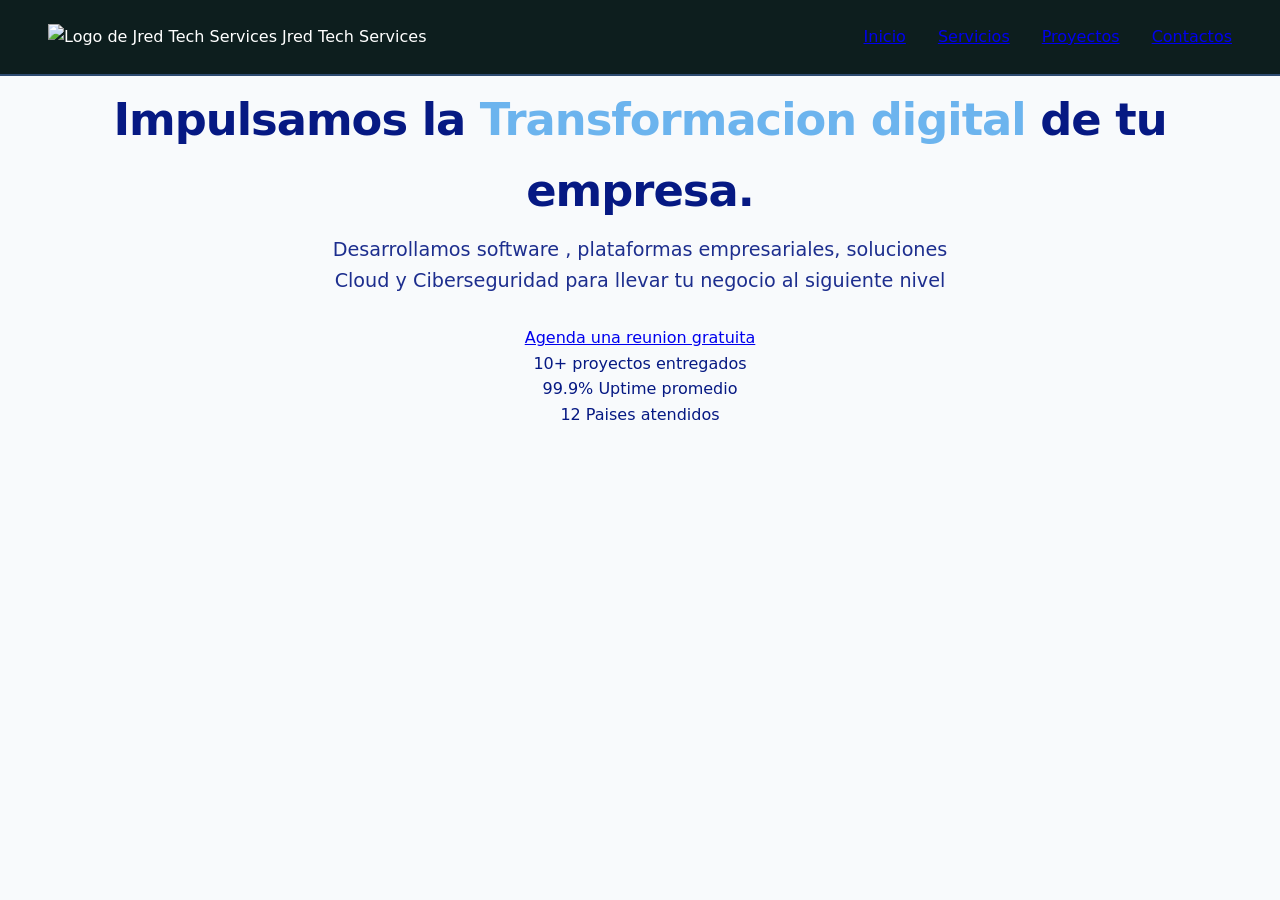
==== index.html @ 31762d8f "iniciando el header and the home page" ====
<!DOCTYPE html>
<html lang="es">
<head>
    <meta charset="UTF-8">
    <meta name="viewport" content="width=device-width, initial-scale=1.0">
    <title>Jred Tech Services</title>
    <link rel="stylesheet" href="style.css">
</head>

<body>

    <nav class="header">
        <div class="contenedor">
            <div class="logo"> <img src="img/logo.png" alt="Logo de Jred Tech Services"> Jred Tech Services</div>
            <ul class="menu">
                <li><a href="#"> Inicio</a></li>
                <li><a href="#"> Servicios</a></li>
                <li><a href="#"> Proyectos</a></li>
                <li><a href="#"> Contactos</a></li>
            </ul>
        </div> 
    </nav>

    <seccion class="home">
        <div class="contenedor">
            <h1>Impulsamos la <span>Transformacion digital</span> de tu empresa.</h1>
            <p>Desarrollamos software , plataformas empresariales, soluciones Cloud y Ciberseguridad para llevar tu negocio al siguiente nivel</p>
            <a href="#" class="btn-contacto"> Agenda una reunion gratuita</a>

            <div class="home-statt">
                <div class="s-item"><span class="s-number">10+</span><span class="s-label"> proyectos entregados</span></div>
                <div class="s-item"><span class="s-number">99.9%</span><span class="s-label"> Uptime promedio</span></div>
                <div class="s-item"><span class="s-number">12</span><span class="s-label"> Paises atendidos</span></div>
            </div>

        </div>

    </seccion>


</body>



</html>
---- style.css ----
* {
    margin: 0;
    padding: 0;
    box-sizing: border-box;

}

body {
    font-family: system-ui, -apple-system, BlinkMacSystemFont, 'Segoe UI', Roboto, Oxygen, Ubuntu, Cantarell, 'Open Sans', 'Helvetica Neue', sans-serif;
    background-color: #f8fafc;
    color: #0b1a2e;
    line-height: 1.6;
}

.contenedor {
    max-width: 1200px;
    margin: 0 auto;
    padding: 0.5rem;
}   

.header {
    background-color: rgb(13, 30, 30);
    color: white;
    padding: 1rem 0;
    border-bottom: 2px solid #2d4b71;
}

.header .contenedor {
    display: flex;
    justify-content: space-between;
    align-items: center;
    flex-wrap: wrap;
}

.menu {
    display: flex;
    gap: 2rem;
    list-style: none;

}

menu a {
    color: #e2e8f0;
    text-decoration: none;
    font-weight: 500;
    font-size: 1rem;

}
.menu a:hover{
    color: #6cb4ee;

}

.home {
    background: linear-gradient(150deg, #0b1a2e 0%, #1a334d 100%);
    color: rgb(6, 25, 131);
    padding: 3.5rem 0 4rem;
    text-align: center;
    border-bottom: 4px solid #2d4b71;

}

.home h1 {
    font-size: 2.8rem;
    font-weight: 800;
    letter-spacing: -1px;
    margin-bottom: 0.5rem;
}
.home h1 span {
    color: #6cb4ee;
}

.home p {
    font-size: 1.2rem;
    opacity: 0.9;
    max-width: 650px;
    margin: 0.5rem auto 1.8rem;

}
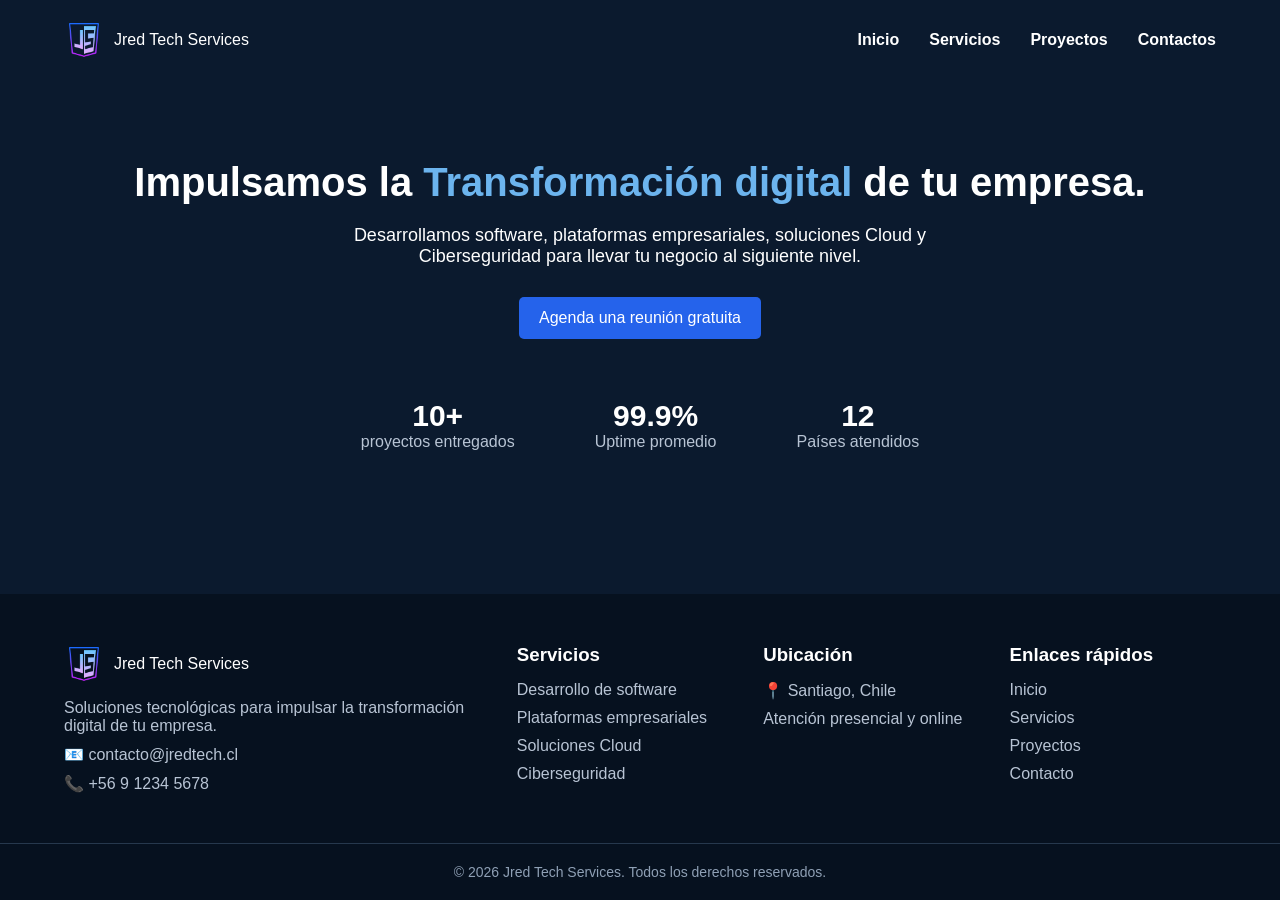
==== commit 41833ba4: "avance en pagina principal Home. html y css" ====
--- a/index.html
+++ b/index.html
@@ -1,5 +1,6 @@
 <!DOCTYPE html>
 <html lang="es">
+
 <head>
     <meta charset="UTF-8">
     <meta name="viewport" content="width=device-width, initial-scale=1.0">
@@ -9,40 +10,155 @@
 
 <body>
 
-    <nav class="header">
+    <header class="header">
         <div class="contenedor">
-            <div class="logo"> <img src="img/logo.png" alt="Logo de Jred Tech Services"> Jred Tech Services</div>
+
+            <div class="logo">
+                <img src="data/icon/logo.png" alt="Jred Tech Services">
+                <span>Jred Tech Services</span>
+            </div>
+
             <ul class="menu">
-                <li><a href="#"> Inicio</a></li>
-                <li><a href="#"> Servicios</a></li>
-                <li><a href="#"> Proyectos</a></li>
-                <li><a href="#"> Contactos</a></li>
+                <li><a href="#">Inicio</a></li>
+                <li><a href="#">Servicios</a></li>
+                <li><a href="#">Proyectos</a></li>
+                <li><a href="#">Contactos</a></li>
             </ul>
-        </div> 
-    </nav>
 
-    <seccion class="home">
+        </div>
+    </header>
+
+
+    <main class="home">
+
         <div class="contenedor">
-            <h1>Impulsamos la <span>Transformacion digital</span> de tu empresa.</h1>
-            <p>Desarrollamos software , plataformas empresariales, soluciones Cloud y Ciberseguridad para llevar tu negocio al siguiente nivel</p>
-            <a href="#" class="btn-contacto"> Agenda una reunion gratuita</a>
+
+            <h1>
+                Impulsamos la
+                <span>Transformación digital</span>
+                de tu empresa.
+            </h1>
+
+            <p>
+                Desarrollamos software, plataformas empresariales,
+                soluciones Cloud y Ciberseguridad para llevar tu
+                negocio al siguiente nivel.
+            </p>
+
+            <a href="#" class="btn-contacto">
+                Agenda una reunión gratuita
+            </a>
+
 
             <div class="home-statt">
-                <div class="s-item"><span class="s-number">10+</span><span class="s-label"> proyectos entregados</span></div>
-                <div class="s-item"><span class="s-number">99.9%</span><span class="s-label"> Uptime promedio</span></div>
-                <div class="s-item"><span class="s-number">12</span><span class="s-label"> Paises atendidos</span></div>
+
+                <div class="s-item">
+                    <span class="s-number">10+</span>
+                    <span class="s-label">proyectos entregados</span>
+                </div>
+
+                <div class="s-item">
+                    <span class="s-number">99.9%</span>
+                    <span class="s-label">Uptime promedio</span>
+                </div>
+
+                <div class="s-item">
+                    <span class="s-number">12</span>
+                    <span class="s-label">Países atendidos</span>
+                </div>
+
             </div>
 
         </div>
 
-    </seccion>
+    </main>
 
+
+
+
+
+
+
+
+
+
+    <footer class="footer">
+
+    <div class="contenedor footer-contenido">
+
+        <!-- Información de contacto -->
+        <div class="footer-columna">
+
+            <div class="logo">
+                <img src="data/icon/logo.png" alt="Logo de Jred Tech Services">
+                <span>Jred Tech Services</span>
+            </div>
+
+            <p>
+                Soluciones tecnológicas para impulsar
+                la transformación digital de tu empresa.
+            </p>
+
+            <p>📧 contacto@jredtech.cl</p>
+            <p>📞 +56 9 1234 5678</p>
+
+        </div>
+
+
+        <!-- Servicios -->
+        <div class="footer-columna">
+
+            <h3>Servicios</h3>
+
+            <ul>
+                <li><a href="#">Desarrollo de software</a></li>
+                <li><a href="#">Plataformas empresariales</a></li>
+                <li><a href="#">Soluciones Cloud</a></li>
+                <li><a href="#">Ciberseguridad</a></li>
+            </ul>
+
+        </div>
+
+
+        <!-- Ubicación -->
+        <div class="footer-columna">
+
+            <h3>Ubicación</h3>
+
+            <p>📍 Santiago, Chile</p>
+            <p>Atención presencial y online</p>
+
+        </div>
+
+
+        <div class="footer-columna">
+
+            <h3>Enlaces rápidos</h3>
+
+            <ul>
+                <li><a href="#">Inicio</a></li>
+                <li><a href="#">Servicios</a></li>
+                <li><a href="#">Proyectos</a></li>
+                <li><a href="#">Contacto</a></li>
+            </ul>
+
+        </div>
+
+    </div>
+
+
+    <!-- Copyright -->
+    <div class="footer-bottom">
+
+        <p>
+            © 2026 Jred Tech Services. Todos los derechos reservados.
+        </p>
+
+    </div>
+
+</footer>
 
 </body>
 
-
-
-</html>
-            
-            
+</html>  
             
--- a/style.css
+++ b/style.css
@@ -2,79 +2,204 @@
     margin: 0;
     padding: 0;
     box-sizing: border-box;
-
 }
 
 body {
-    font-family: system-ui, -apple-system, BlinkMacSystemFont, 'Segoe UI', Roboto, Oxygen, Ubuntu, Cantarell, 'Open Sans', 'Helvetica Neue', sans-serif;
-    background-color: #f8fafc;
-    color: #0b1a2e;
-    line-height: 1.6;
-}
+    font-family: Arial, sans-serif;
+    background-color: #f5f5f5;
+    color: #222;
+
+    min-height: 100vh;
+
+    display: flex;
+    flex-direction: column;
+}
+
+.home {
+    background-color: #0b1a2e;
+    color: white;
+
+    padding: 80px 0;
+
+    text-align: center;
+
+    flex: 1;
+}
+
 
 .contenedor {
+    width: 90%;
     max-width: 1200px;
     margin: 0 auto;
-    padding: 0.5rem;
-}   
+}
+
+
 
 .header {
-    background-color: rgb(13, 30, 30);
-    color: white;
-    padding: 1rem 0;
-    border-bottom: 2px solid #2d4b71;
+    background-color: #0b1a2e;
+    color: white;
+    padding: 20px 0;
 }
 
 .header .contenedor {
     display: flex;
     justify-content: space-between;
     align-items: center;
-    flex-wrap: wrap;
-}
+}
+
+
+.logo {
+    display: flex;
+    align-items: center;
+    gap: 10px;
+}
+
+.logo img {
+    width: 40px;
+}
+
 
 .menu {
     display: flex;
-    gap: 2rem;
+    gap: 30px;
     list-style: none;
-
-}
-
-menu a {
-    color: #e2e8f0;
+}
+
+.menu a {
+    color: white;
     text-decoration: none;
-    font-weight: 500;
-    font-size: 1rem;
-
-}
-.menu a:hover{
+    font-weight: bold;
+}
+
+.menu a:hover {
     color: #6cb4ee;
-
-}
+}
+
+
 
 .home {
-    background: linear-gradient(150deg, #0b1a2e 0%, #1a334d 100%);
-    color: rgb(6, 25, 131);
-    padding: 3.5rem 0 4rem;
+    background-color: #0b1a2e;
+    color: white;
+
+    padding: 80px 0;
+
     text-align: center;
-    border-bottom: 4px solid #2d4b71;
-
-}
+}
+
 
 .home h1 {
-    font-size: 2.8rem;
-    font-weight: 800;
-    letter-spacing: -1px;
-    margin-bottom: 0.5rem;
-}
+    font-size: 40px;
+    margin-bottom: 20px;
+}
+
 .home h1 span {
     color: #6cb4ee;
 }
 
 .home p {
-    font-size: 1.2rem;
-    opacity: 0.9;
     max-width: 650px;
-    margin: 0.5rem auto 1.8rem;
-
-}
-
+    margin: 0 auto 30px;
+
+    font-size: 18px;
+}
+
+.btn-contacto {
+    display: inline-block;
+
+    background-color: #2563eb;
+    color: white;
+
+    padding: 12px 20px;
+
+    text-decoration: none;
+    border-radius: 5px;
+}
+
+.btn-contacto:hover {
+    background-color: #1d4ed8;
+}
+
+
+.home-statt {
+    display: flex;
+    justify-content: center;
+
+    gap: 80px;
+
+    margin-top: 60px;
+}
+
+.s-item {
+    display: flex;
+    flex-direction: column;
+}
+
+.s-number {
+    font-size: 30px;
+    font-weight: bold;
+}
+
+.s-label {
+    color: #b8c4d4;
+}
+
+
+
+.footer {
+    background-color: #06111f;
+    color: white;
+    padding-top: 50px;
+}
+
+
+.footer-contenido {
+    display: grid;
+    grid-template-columns: 2fr 1fr 1fr 1fr;
+    gap: 40px;
+}
+
+
+.footer-columna h3 {
+    margin-bottom: 15px;
+}
+
+.footer-columna p {
+    color: #b8c4d4;
+    margin-bottom: 10px;
+}
+
+
+.footer-columna ul {
+    list-style: none;
+}
+
+.footer-columna li {
+    margin-bottom: 10px;
+}
+
+.footer-columna a {
+    color: #b8c4d4;
+    text-decoration: none;
+}
+
+.footer-columna a:hover {
+    color: #6cb4ee;
+}
+
+
+.footer .logo {
+    margin-bottom: 15px;
+}
+
+.footer-bottom {
+    margin-top: 40px;
+    padding: 20px 0;
+
+    text-align: center;
+
+    border-top: 1px solid #26384d;
+
+    color: #8fa0b5;
+    font-size: 14px;
+}
+
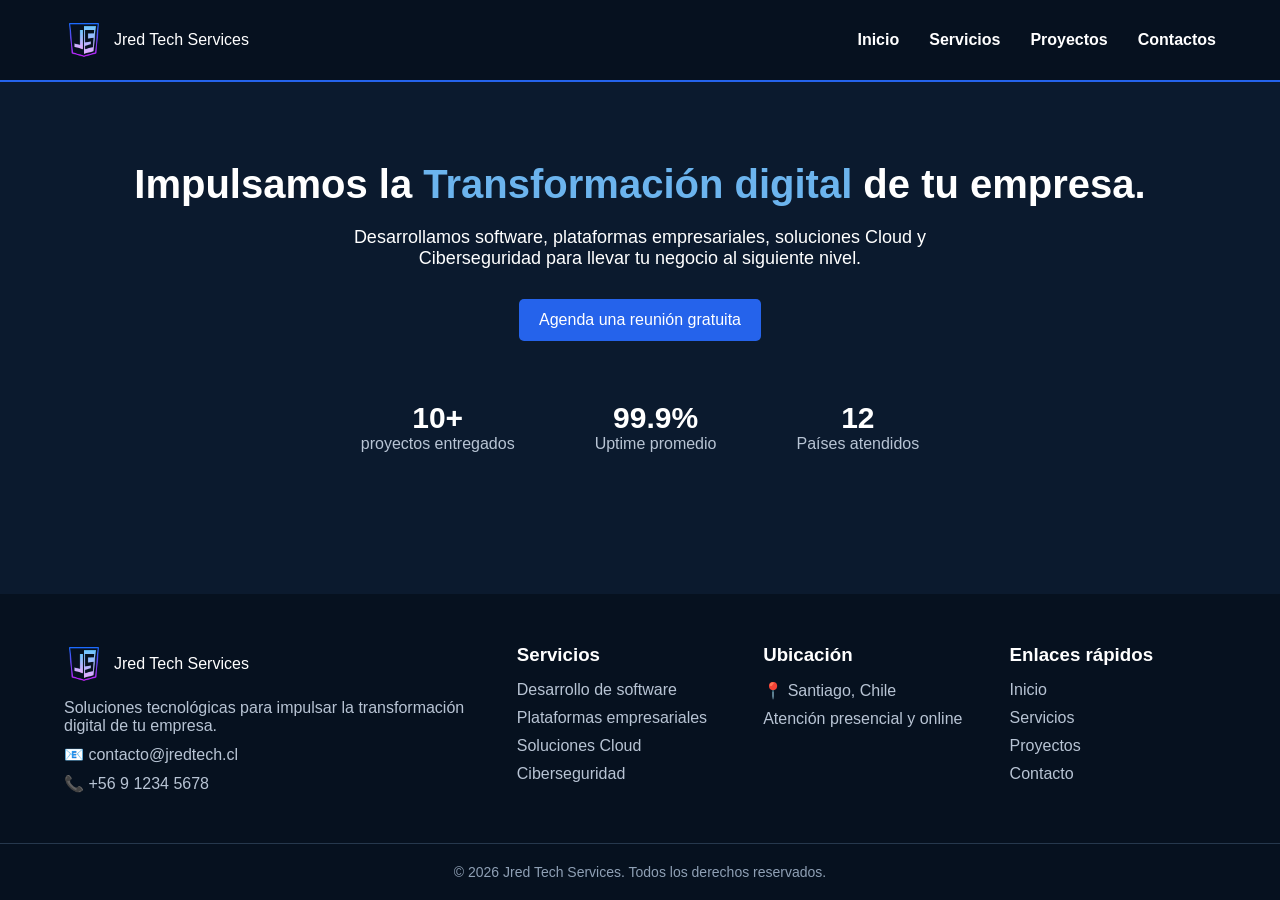
==== commit 6c5ebeb8: "comments" ====
--- a/index.html
+++ b/index.html
@@ -9,7 +9,7 @@
 </head>
 
 <body>
-
+    <!-- Encabezado -->
     <header class="header">
         <div class="contenedor">
 
@@ -28,7 +28,7 @@
         </div>
     </header>
 
-
+    <!-- Home -->
     <main class="home">
 
         <div class="contenedor">
@@ -44,12 +44,12 @@
                 soluciones Cloud y Ciberseguridad para llevar tu
                 negocio al siguiente nivel.
             </p>
-
+            <!-- boton  agendar reunion -->
             <a href="#" class="btn-contacto">
                 Agenda una reunión gratuita
             </a>
 
-
+            <!-- vista de los 3 estadisticas -->
             <div class="home-statt">
 
                 <div class="s-item">
@@ -73,15 +73,7 @@
 
     </main>
 
-
-
-
-
-
-
-
-
-
+<!-- Footer -->
     <footer class="footer">
 
     <div class="contenedor footer-contenido">
@@ -98,16 +90,14 @@
                 Soluciones tecnológicas para impulsar
                 la transformación digital de tu empresa.
             </p>
-
+                <!-- contacto -->
             <p>📧 contacto@jredtech.cl</p>
             <p>📞 +56 9 1234 5678</p>
 
         </div>
 
-
-        <!-- Servicios -->
         <div class="footer-columna">
-
+            <!-- servicios en footer -->
             <h3>Servicios</h3>
 
             <ul>
@@ -120,7 +110,7 @@
         </div>
 
 
-        <!-- Ubicación -->
+        <!-- Ubicación footer-->
         <div class="footer-columna">
 
             <h3>Ubicación</h3>
--- a/style.css
+++ b/style.css
@@ -36,9 +36,10 @@
 
 
 .header {
-    background-color: #0b1a2e;
+    background-color: #06111f;
     color: white;
     padding: 20px 0;
+    border-bottom: 2px solid #2563eb;
 }
 
 .header .contenedor {
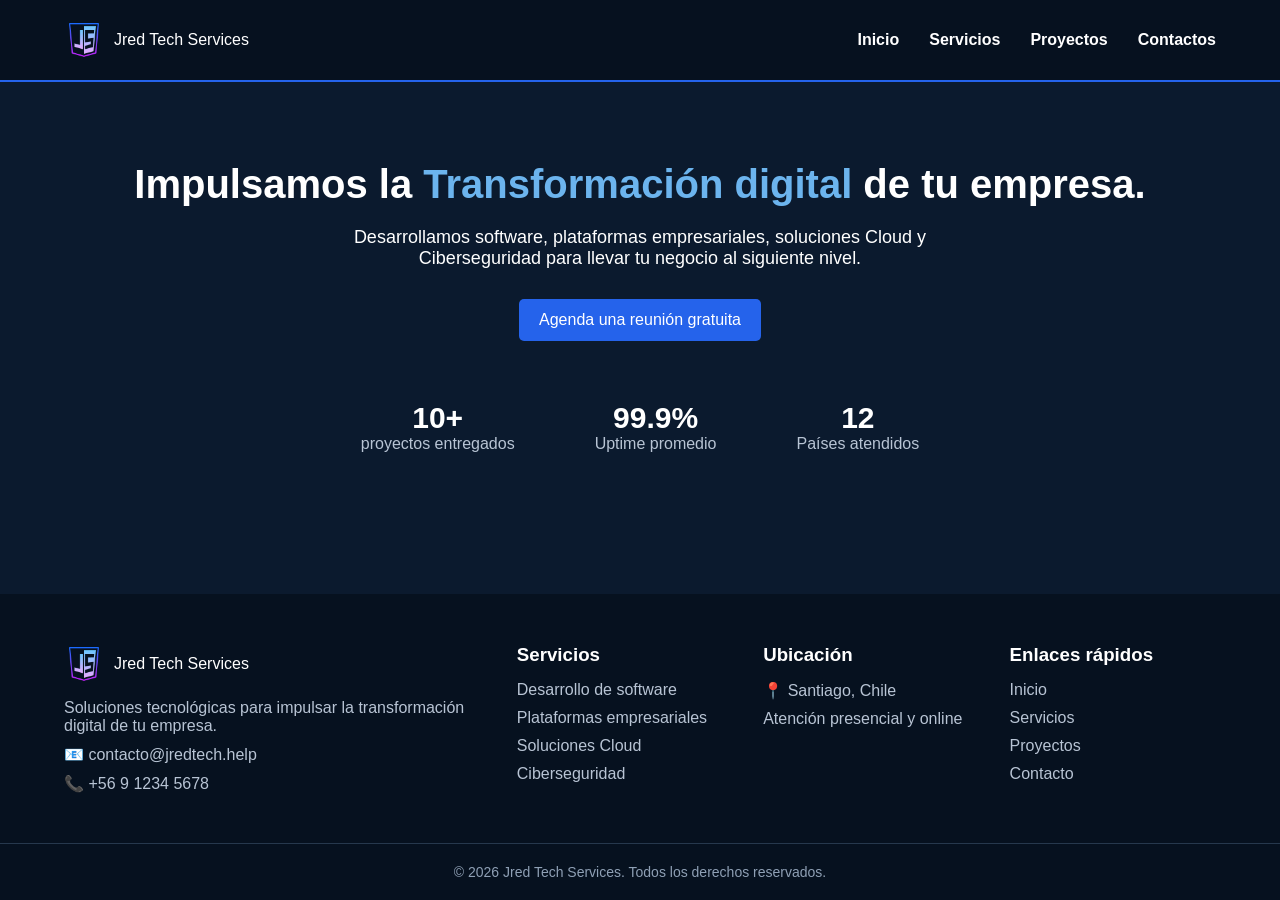
==== commit 483fe999: "ajuste simple" ====
--- a/index.html
+++ b/index.html
@@ -91,7 +91,7 @@
                 la transformación digital de tu empresa.
             </p>
                 <!-- contacto -->
-            <p>📧 contacto@jredtech.cl</p>
+            <p>📧 contacto@jredtech.help</p>
             <p>📞 +56 9 1234 5678</p>
 
         </div>
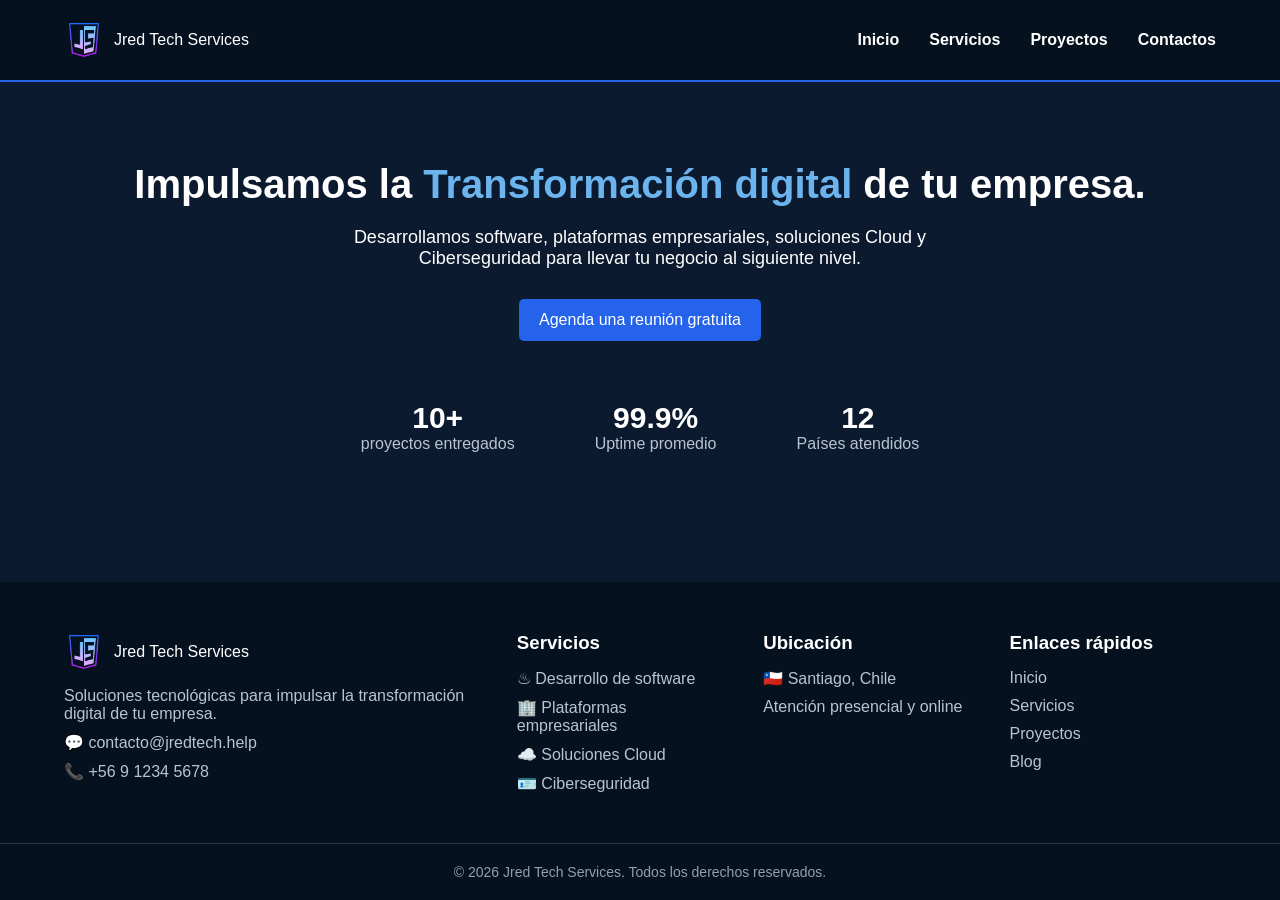
==== commit b8ba7a5c: "ajuste" ====
--- a/index.html
+++ b/index.html
@@ -91,7 +91,7 @@
                 la transformación digital de tu empresa.
             </p>
                 <!-- contacto -->
-            <p>📧 contacto@jredtech.help</p>
+            <p>💬 contacto@jredtech.help</p>
             <p>📞 +56 9 1234 5678</p>
 
         </div>
@@ -101,10 +101,10 @@
             <h3>Servicios</h3>
 
             <ul>
-                <li><a href="#">Desarrollo de software</a></li>
-                <li><a href="#">Plataformas empresariales</a></li>
-                <li><a href="#">Soluciones Cloud</a></li>
-                <li><a href="#">Ciberseguridad</a></li>
+                <li><a href="#">♨︎ Desarrollo de software</a></li>
+                <li><a href="#">🏢 Plataformas empresariales</a></li>
+                <li><a href="#">☁️ Soluciones Cloud</a></li>
+                <li><a href="#">🪪 Ciberseguridad</a></li>
             </ul>
 
         </div>
@@ -115,7 +115,7 @@
 
             <h3>Ubicación</h3>
 
-            <p>📍 Santiago, Chile</p>
+            <p>🇨🇱 Santiago, Chile</p>
             <p>Atención presencial y online</p>
 
         </div>
@@ -129,7 +129,7 @@
                 <li><a href="#">Inicio</a></li>
                 <li><a href="#">Servicios</a></li>
                 <li><a href="#">Proyectos</a></li>
-                <li><a href="#">Contacto</a></li>
+                <li><a href="#">Blog</a></li>
             </ul>
 
         </div>
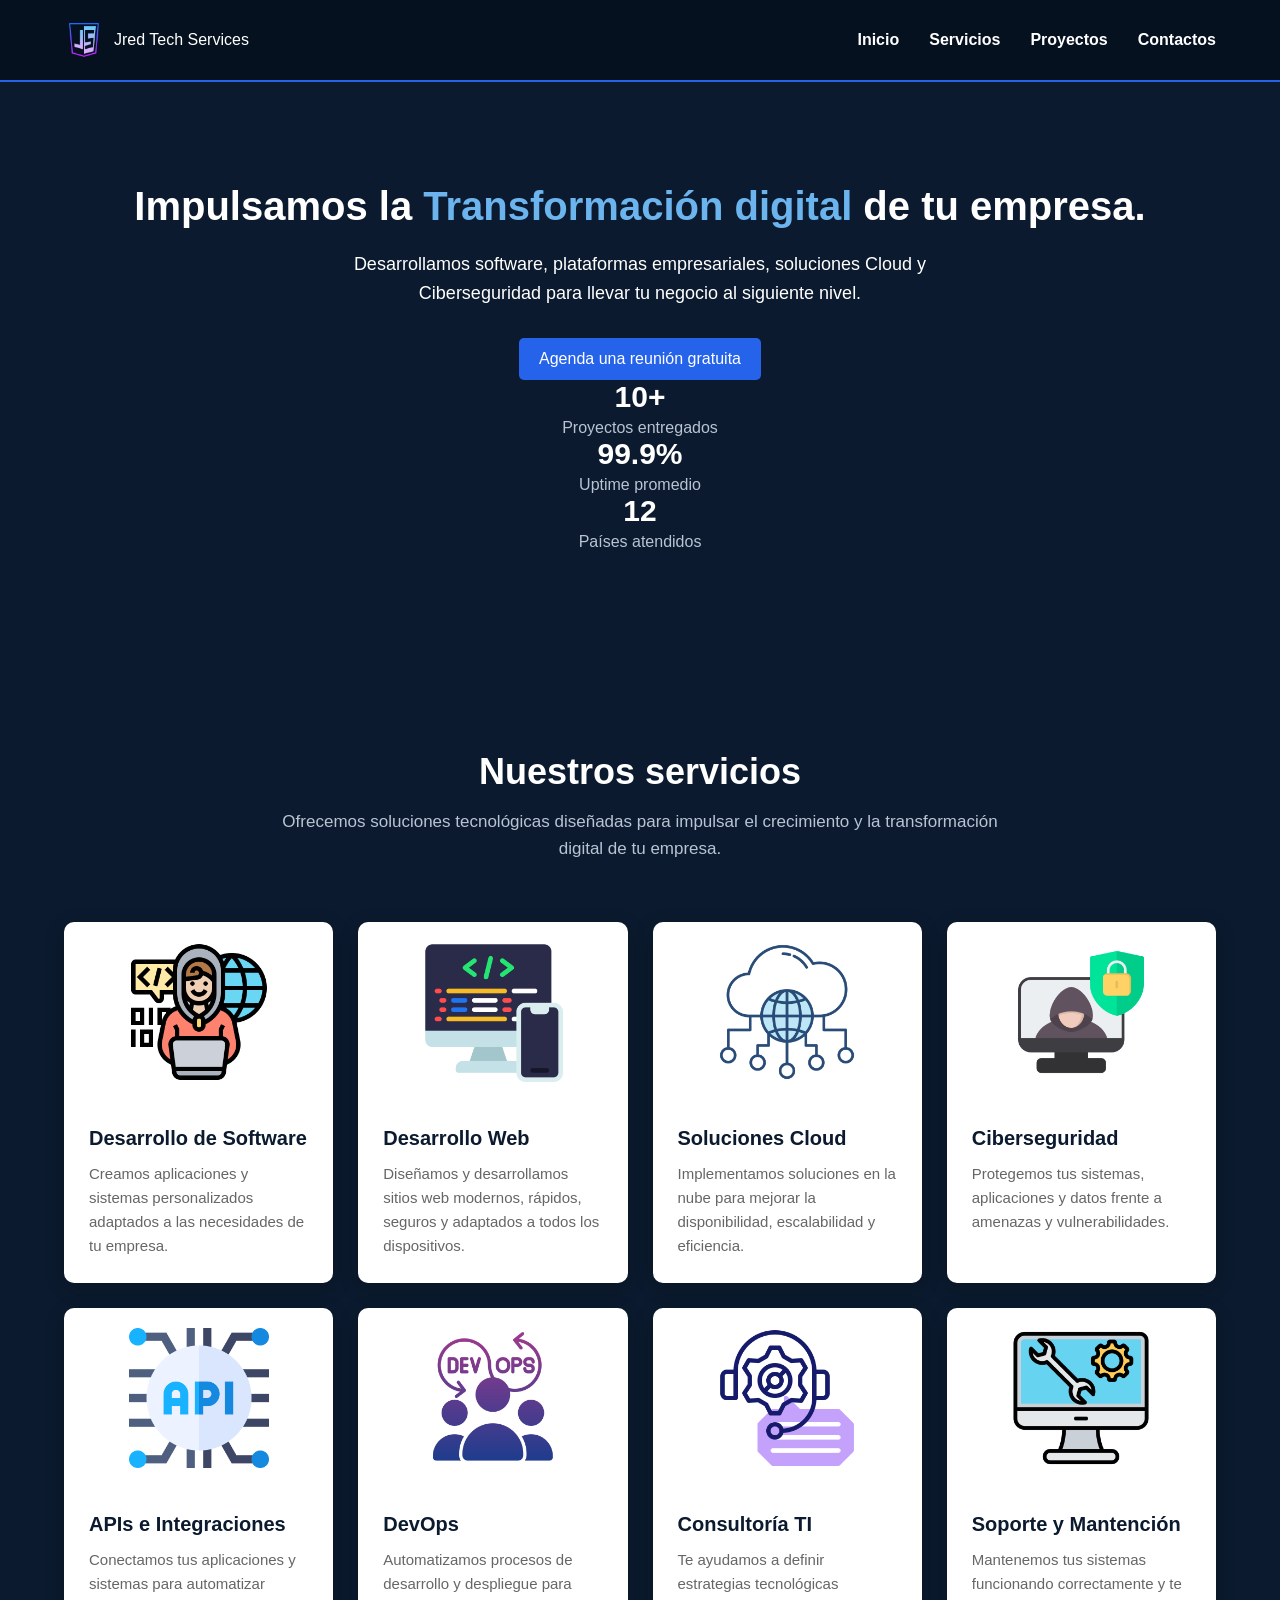
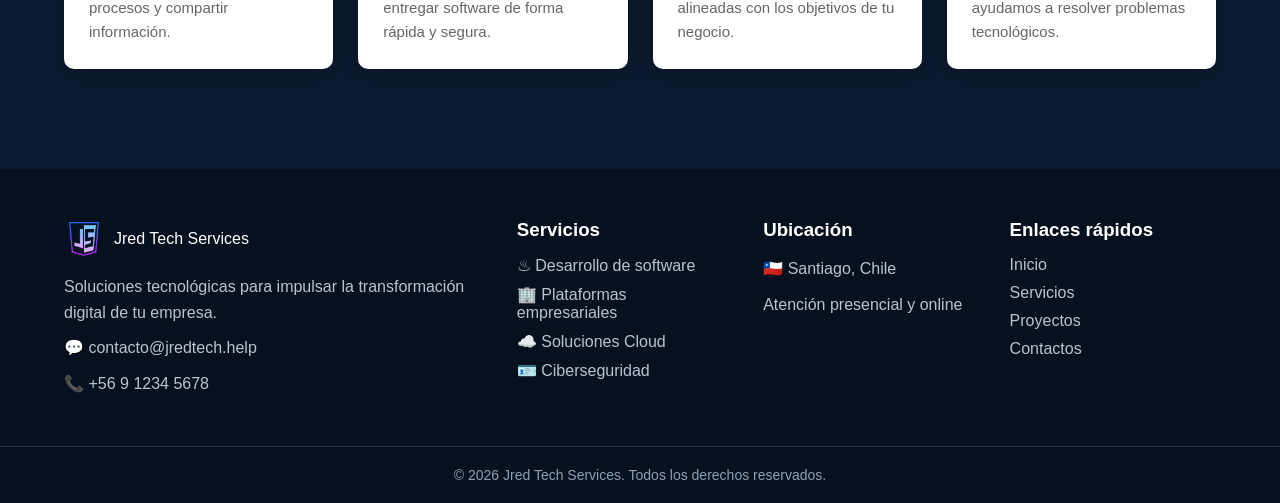
==== commit b02cbce9: "seccion "nuestros servicios"finalizado" ====
--- a/index.html
+++ b/index.html
@@ -19,57 +19,197 @@
             </div>
 
             <ul class="menu">
-                <li><a href="#">Inicio</a></li>
-                <li><a href="#">Servicios</a></li>
-                <li><a href="#">Proyectos</a></li>
-                <li><a href="#">Contactos</a></li>
+                <li><a href="index.html">Inicio</a></li>
+                <li><a href="servicio.html">Servicios</a></li>
+                <li><a href="proyecto.html">Proyectos</a></li>
+                <li><a href="contacto.html">Contactos</a></li>
             </ul>
 
         </div>
     </header>
 
-    <!-- Home -->
-    <main class="home">
-
-        <div class="contenedor">
-
-            <h1>
-                Impulsamos la
-                <span>Transformación digital</span>
+<!-- Home -->
+<main class="home">
+
+    <div class="contenedor">
+
+        <h1>
+            Impulsamos la
+            <span>Transformación digital</span>
+            de tu empresa.
+        </h1>
+
+        <p>
+            Desarrollamos software, plataformas empresariales,
+            soluciones Cloud y Ciberseguridad para llevar tu
+            negocio al siguiente nivel.
+        </p>
+
+        <a href="#" class="btn-contacto">
+            Agenda una reunión gratuita
+        </a>
+
+        <!-- Estadísticas -->
+        <div class="home-stat">
+
+            <div class="s-item">
+                <span class="s-number">10+</span>
+                <span class="s-label">Proyectos entregados</span>
+            </div>
+
+            <div class="s-item">
+                <span class="s-number">99.9%</span>
+                <span class="s-label">Uptime promedio</span>
+            </div>
+
+            <div class="s-item">
+                <span class="s-number">12</span>
+                <span class="s-label">Países atendidos</span>
+            </div>
+
+        </div>
+
+    </div>
+
+</main>
+
+
+<!-- Servicios -->
+<section class="servicios" id="servicios">
+
+    <div class="contenedor">
+
+        <div class="servicios-header">
+            <h2>Nuestros servicios</h2>
+
+            <p>
+                Ofrecemos soluciones tecnológicas diseñadas para
+                impulsar el crecimiento y la transformación digital
                 de tu empresa.
-            </h1>
-
-            <p>
-                Desarrollamos software, plataformas empresariales,
-                soluciones Cloud y Ciberseguridad para llevar tu
-                negocio al siguiente nivel.
             </p>
-            <!-- boton  agendar reunion -->
-            <a href="#" class="btn-contacto">
-                Agenda una reunión gratuita
-            </a>
-
-            <!-- vista de los 3 estadisticas -->
-            <div class="home-statt">
-
-                <div class="s-item">
-                    <span class="s-number">10+</span>
-                    <span class="s-label">proyectos entregados</span>
-                </div>
-
-                <div class="s-item">
-                    <span class="s-number">99.9%</span>
-                    <span class="s-label">Uptime promedio</span>
-                </div>
-
-                <div class="s-item">
-                    <span class="s-number">12</span>
-                    <span class="s-label">Países atendidos</span>
-                </div>
-
-            </div>
-
-        </div>
+        </div>
+
+
+        <!-- Cards -->
+        <div class="servicios-grid">
+
+            <article class="servicio-card">
+                <img src="data/icon/programacion.png" alt="Desarrollo de software">
+
+                <div class="servicio-content">
+                    <h3>Desarrollo de Software</h3>
+
+                    <p>
+                        Creamos aplicaciones y sistemas personalizados
+                        adaptados a las necesidades de tu empresa.
+                    </p>
+                </div>
+            </article>
+
+
+            <article class="servicio-card">
+                <img src="data/icon/desarrollo-movil.png" alt="Desarrollo web">
+
+                <div class="servicio-content">
+                    <h3>Desarrollo Web</h3>
+
+                    <p>
+                        Diseñamos y desarrollamos sitios web modernos,
+                        rápidos, seguros y adaptados a todos los dispositivos.
+                    </p>
+                </div>
+            </article>
+
+
+            <article class="servicio-card">
+                <img src="data/icon/red-en-la-nube.png" alt="Soluciones Cloud">
+
+                <div class="servicio-content">
+                    <h3>Soluciones Cloud</h3>
+
+                    <p>
+                        Implementamos soluciones en la nube para mejorar
+                        la disponibilidad, escalabilidad y eficiencia.
+                    </p>
+                </div>
+            </article>
+
+
+            <article class="servicio-card">
+                <img src="data/icon/ciberseguridad.png" alt="Ciberseguridad">
+
+                <div class="servicio-content">
+                    <h3>Ciberseguridad</h3>
+
+                    <p>
+                        Protegemos tus sistemas, aplicaciones y datos
+                        frente a amenazas y vulnerabilidades.
+                    </p>
+                </div>
+            </article>
+
+
+            <article class="servicio-card">
+                <img src="data/icon/api.png" alt="APIs e integración">
+
+                <div class="servicio-content">
+                    <h3>APIs e Integraciones</h3>
+
+                    <p>
+                        Conectamos tus aplicaciones y sistemas para
+                        automatizar procesos y compartir información.
+                    </p>
+                </div>
+            </article>
+
+
+            <article class="servicio-card">
+                <img src="data/icon/devops.png" alt="DevOps">
+
+                <div class="servicio-content">
+                    <h3>DevOps</h3>
+
+                    <p>
+                        Automatizamos procesos de desarrollo y despliegue
+                        para entregar software de forma rápida y segura.
+                    </p>
+                </div>
+            </article>
+
+
+            <article class="servicio-card">
+                <img src="data/icon/asesoria.png" alt="Consultoría tecnológica">
+
+                <div class="servicio-content">
+                    <h3>Consultoría TI</h3>
+
+                    <p>
+                        Te ayudamos a definir estrategias tecnológicas
+                        alineadas con los objetivos de tu negocio.
+                    </p>
+                </div>
+            </article>
+
+
+            <article class="servicio-card">
+                <img src="data/icon/soporte-de-ti.png" alt="Soporte tecnológico">
+
+                <div class="servicio-content">
+                    <h3>Soporte y Mantención</h3>
+
+                    <p>
+                        Mantenemos tus sistemas funcionando correctamente
+                        y te ayudamos a resolver problemas tecnológicos.
+                    </p>
+                </div>
+            </article>
+
+        </div>
+
+    </div>
+
+</section>
+
 
     </main>
 
@@ -96,6 +236,10 @@
 
         </div>
 
+
+
+
+
         <div class="footer-columna">
             <!-- servicios en footer -->
             <h3>Servicios</h3>
@@ -126,10 +270,10 @@
             <h3>Enlaces rápidos</h3>
 
             <ul>
-                <li><a href="#">Inicio</a></li>
-                <li><a href="#">Servicios</a></li>
-                <li><a href="#">Proyectos</a></li>
-                <li><a href="#">Blog</a></li>
+                <li><a href="index.html">Inicio</a></li>
+                <li><a href="servicio.html">Servicios</a></li>
+                <li><a href="proyecto.html">Proyectos</a></li>
+                <li><a href="contacto.html">Contactos</a></li>
             </ul>
 
         </div>
--- a/style.css
+++ b/style.css
@@ -1,9 +1,18 @@
+/* =========================
+   RESET
+========================= */
+
 * {
     margin: 0;
     padding: 0;
     box-sizing: border-box;
 }
 
+
+/* =========================
+   BODY
+========================= */
+
 body {
     font-family: Arial, sans-serif;
     background-color: #f5f5f5;
@@ -15,17 +24,10 @@
     flex-direction: column;
 }
 
-.home {
-    background-color: #0b1a2e;
-    color: white;
-
-    padding: 80px 0;
-
-    text-align: center;
-
-    flex: 1;
-}
-
+
+/* =========================
+   CONTENEDOR
+========================= */
 
 .contenedor {
     width: 90%;
@@ -34,11 +36,16 @@
 }
 
 
+/* =========================
+   HEADER
+========================= */
 
 .header {
     background-color: #06111f;
     color: white;
+
     padding: 20px 0;
+
     border-bottom: 2px solid #2563eb;
 }
 
@@ -49,6 +56,8 @@
 }
 
 
+/* LOGO */
+
 .logo {
     display: flex;
     align-items: center;
@@ -60,16 +69,23 @@
 }
 
 
+/* MENÚ */
+
 .menu {
     display: flex;
     gap: 30px;
+
     list-style: none;
 }
 
 .menu a {
     color: white;
+
     text-decoration: none;
+
     font-weight: bold;
+
+    transition: color 0.3s ease;
 }
 
 .menu a:hover {
@@ -77,20 +93,25 @@
 }
 
 
+/* =========================
+   HOME
+========================= */
 
 .home {
     background-color: #0b1a2e;
     color: white;
 
-    padding: 80px 0;
+    padding: 100px 0;
 
     text-align: center;
 }
-
 
 .home h1 {
     font-size: 40px;
+
     margin-bottom: 20px;
+
+    line-height: 1.2;
 }
 
 .home h1 span {
@@ -99,30 +120,51 @@
 
 .home p {
     max-width: 650px;
+
     margin: 0 auto 30px;
 
     font-size: 18px;
-}
+
+    line-height: 1.6;
+}
+
+
+/* =========================
+   BOTÓN CONTACTO
+========================= */
 
 .btn-contacto {
     display: inline-block;
 
     background-color: #2563eb;
+
     color: white;
 
     padding: 12px 20px;
 
     text-decoration: none;
+
     border-radius: 5px;
+
+    transition:
+        background-color 0.3s ease,
+        transform 0.3s ease;
 }
 
 .btn-contacto:hover {
     background-color: #1d4ed8;
-}
-
+
+    transform: translateY(-2px);
+}
+
+
+/* =========================
+   ESTADÍSTICAS
+========================= */
 
 .home-statt {
     display: flex;
+
     justify-content: center;
 
     gap: 80px;
@@ -132,33 +174,167 @@
 
 .s-item {
     display: flex;
+
     flex-direction: column;
 }
 
 .s-number {
     font-size: 30px;
+
     font-weight: bold;
 }
 
 .s-label {
     color: #b8c4d4;
-}
-
-
+
+    margin-top: 5px;
+}
+
+
+/* =========================
+   SERVICIOS
+========================= */
+
+.servicios {
+    background-color: #0b1a2e;
+
+    color: white;
+
+    padding: 100px 0;
+}
+
+
+/* CABECERA SERVICIOS */
+
+.servicios-header {
+    text-align: center;
+
+    max-width: 750px;
+
+    margin: 0 auto 60px;
+}
+
+.servicios-header h2 {
+    color: white;
+
+    font-size: 36px;
+
+    margin-bottom: 15px;
+}
+
+.servicios-header p {
+    color: #b8c4d4;
+
+    font-size: 17px;
+
+    line-height: 1.6;
+}
+
+
+/* =========================
+   GRID DE SERVICIOS
+========================= */
+
+.servicios-grid {
+    display: grid;
+
+    grid-template-columns: repeat(4, 1fr);
+
+    gap: 25px;
+}
+
+
+/* =========================
+   CARD
+========================= */
+
+.servicio-card {
+    background-color: white;
+
+    color: #222;
+
+    border-radius: 10px;
+
+    overflow: hidden;
+
+    box-shadow:
+        0 5px 20px rgba(0, 0, 0, 0.2);
+
+    transition:
+        transform 0.3s ease,
+        box-shadow 0.3s ease;
+}
+
+
+/* EFECTO HOVER */
+
+.servicio-card:hover {
+    transform: translateY(-8px);
+
+    box-shadow:
+        0 12px 30px rgba(0, 0, 0, 0.25);
+}
+
+
+/* =========================
+   IMAGEN CARD
+========================= */
+
+.servicio-card img {
+    width: 100%;
+    height: 180px;
+
+    object-fit: contain;
+
+    display: block;
+
+    padding: 20px;
+}
+
+/* =========================
+   CONTENIDO CARD
+========================= */
+
+.servicio-content {
+    padding: 25px;
+}
+
+.servicio-content h3 {
+    color: #0b1a2e;
+
+    font-size: 20px;
+
+    margin-bottom: 12px;
+}
+
+.servicio-content p {
+    color: #666;
+
+    font-size: 15px;
+
+    line-height: 1.6;
+}
+
+
+/* =========================
+   FOOTER
+========================= */
 
 .footer {
     background-color: #06111f;
-    color: white;
+
+    color: white;
+
     padding-top: 50px;
 }
-
 
 .footer-contenido {
     display: grid;
+
     grid-template-columns: 2fr 1fr 1fr 1fr;
+
     gap: 40px;
 }
-
 
 .footer-columna h3 {
     margin-bottom: 15px;
@@ -166,9 +342,11 @@
 
 .footer-columna p {
     color: #b8c4d4;
+
     margin-bottom: 10px;
-}
-
+
+    line-height: 1.6;
+}
 
 .footer-columna ul {
     list-style: none;
@@ -180,20 +358,28 @@
 
 .footer-columna a {
     color: #b8c4d4;
+
     text-decoration: none;
+
+    transition: color 0.3s ease;
 }
 
 .footer-columna a:hover {
     color: #6cb4ee;
 }
 
-
 .footer .logo {
     margin-bottom: 15px;
 }
 
+
+/* =========================
+   FOOTER BOTTOM
+========================= */
+
 .footer-bottom {
     margin-top: 40px;
+
     padding: 20px 0;
 
     text-align: center;
@@ -201,6 +387,108 @@
     border-top: 1px solid #26384d;
 
     color: #8fa0b5;
+
     font-size: 14px;
 }
 
+
+/* =========================
+   TABLET
+========================= */
+
+@media (max-width: 1000px) {
+
+    .servicios-grid {
+        grid-template-columns: repeat(2, 1fr);
+    }
+
+    .footer-contenido {
+        grid-template-columns: 1fr 1fr;
+    }
+
+}
+
+
+/* =========================
+   MÓVIL
+========================= */
+
+@media (max-width: 600px) {
+
+    /* HEADER */
+
+    .header .contenedor {
+        flex-direction: column;
+
+        gap: 20px;
+    }
+
+    .menu {
+        gap: 15px;
+
+        flex-wrap: wrap;
+
+        justify-content: center;
+    }
+
+
+    /* HOME */
+
+    .home {
+        padding: 70px 0;
+    }
+
+    .home h1 {
+        font-size: 32px;
+    }
+
+    .home p {
+        font-size: 16px;
+    }
+
+
+    /* ESTADÍSTICAS */
+
+    .home-statt {
+        flex-direction: column;
+
+        gap: 30px;
+
+        margin-top: 50px;
+    }
+
+
+    /* SERVICIOS */
+
+    .servicios {
+        padding: 70px 0;
+    }
+
+    .servicios-header {
+        margin-bottom: 40px;
+    }
+
+    .servicios-header h2 {
+        font-size: 30px;
+    }
+
+    .servicios-header p {
+        font-size: 16px;
+    }
+
+    .servicios-grid {
+        grid-template-columns: 1fr;
+
+        gap: 20px;
+    }
+
+
+    /* FOOTER */
+
+    .footer-contenido {
+        grid-template-columns: 1fr;
+
+        gap: 30px;
+    }
+
+}
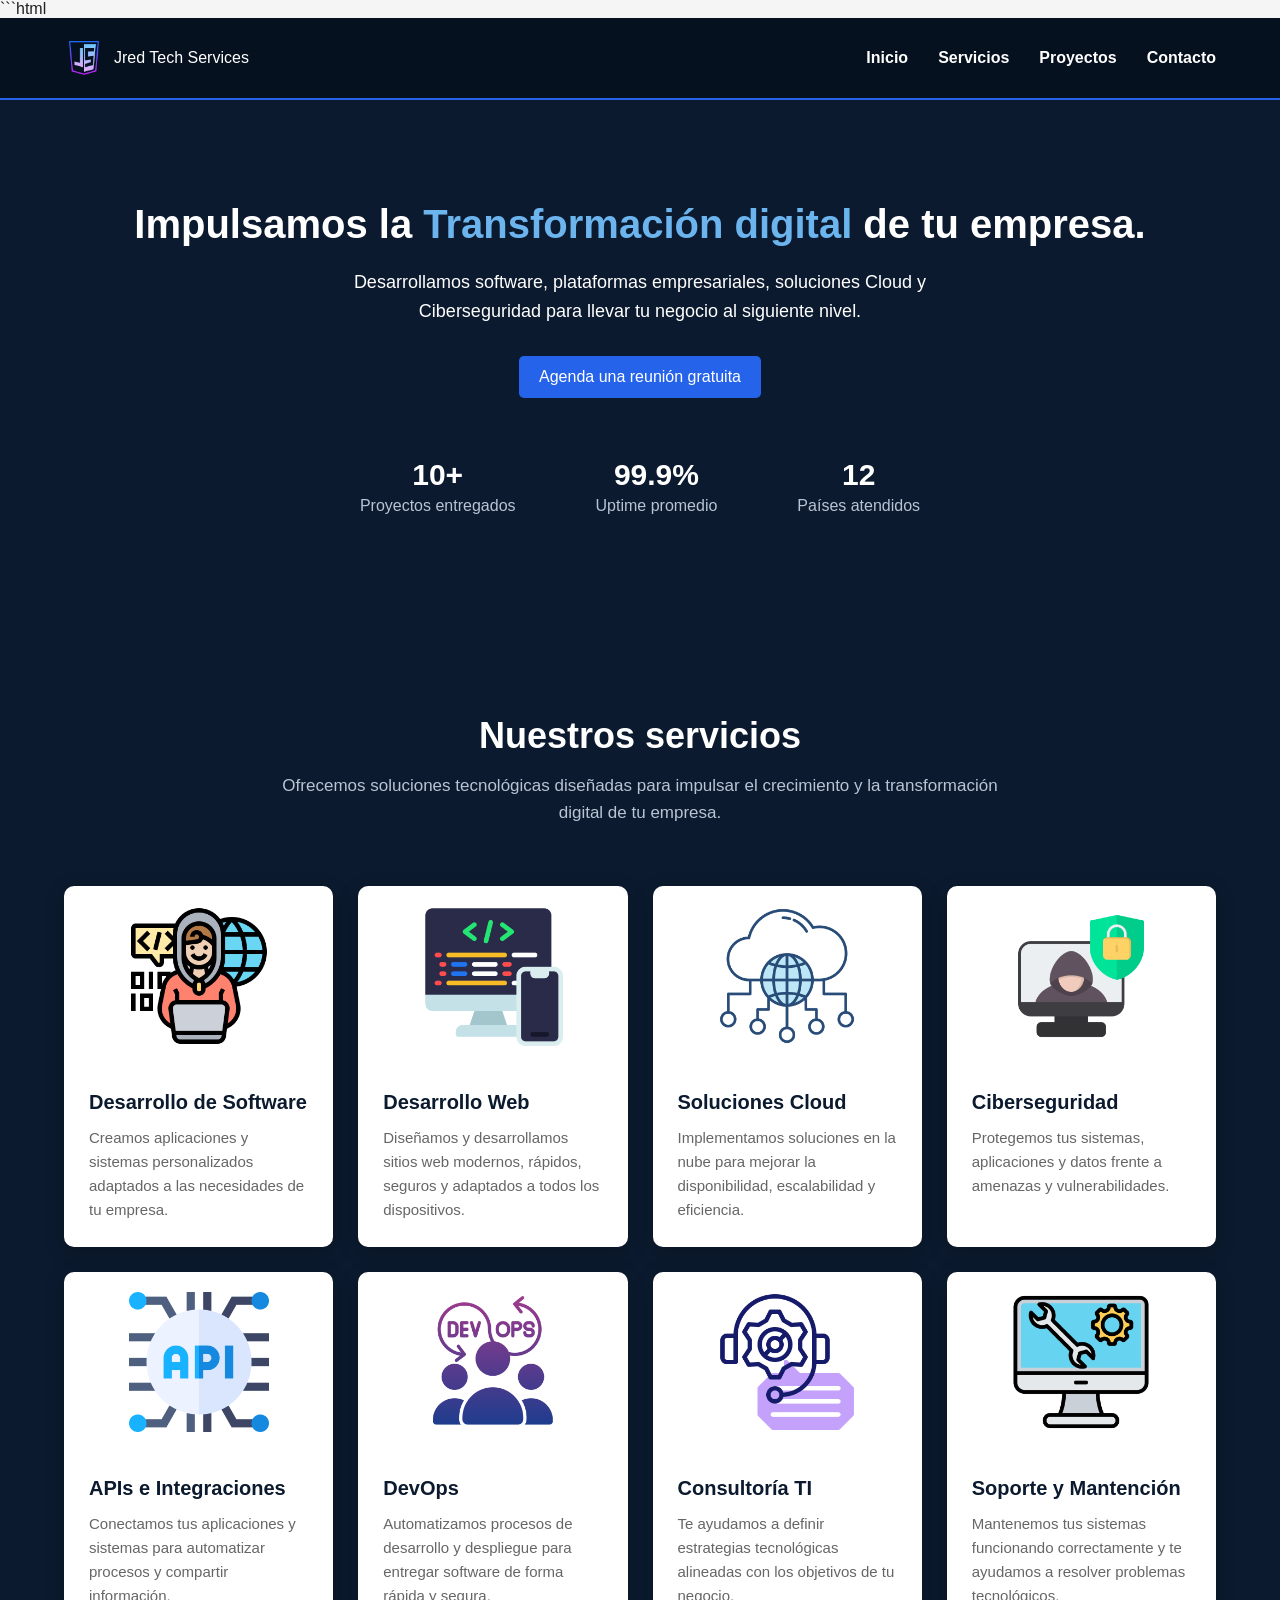
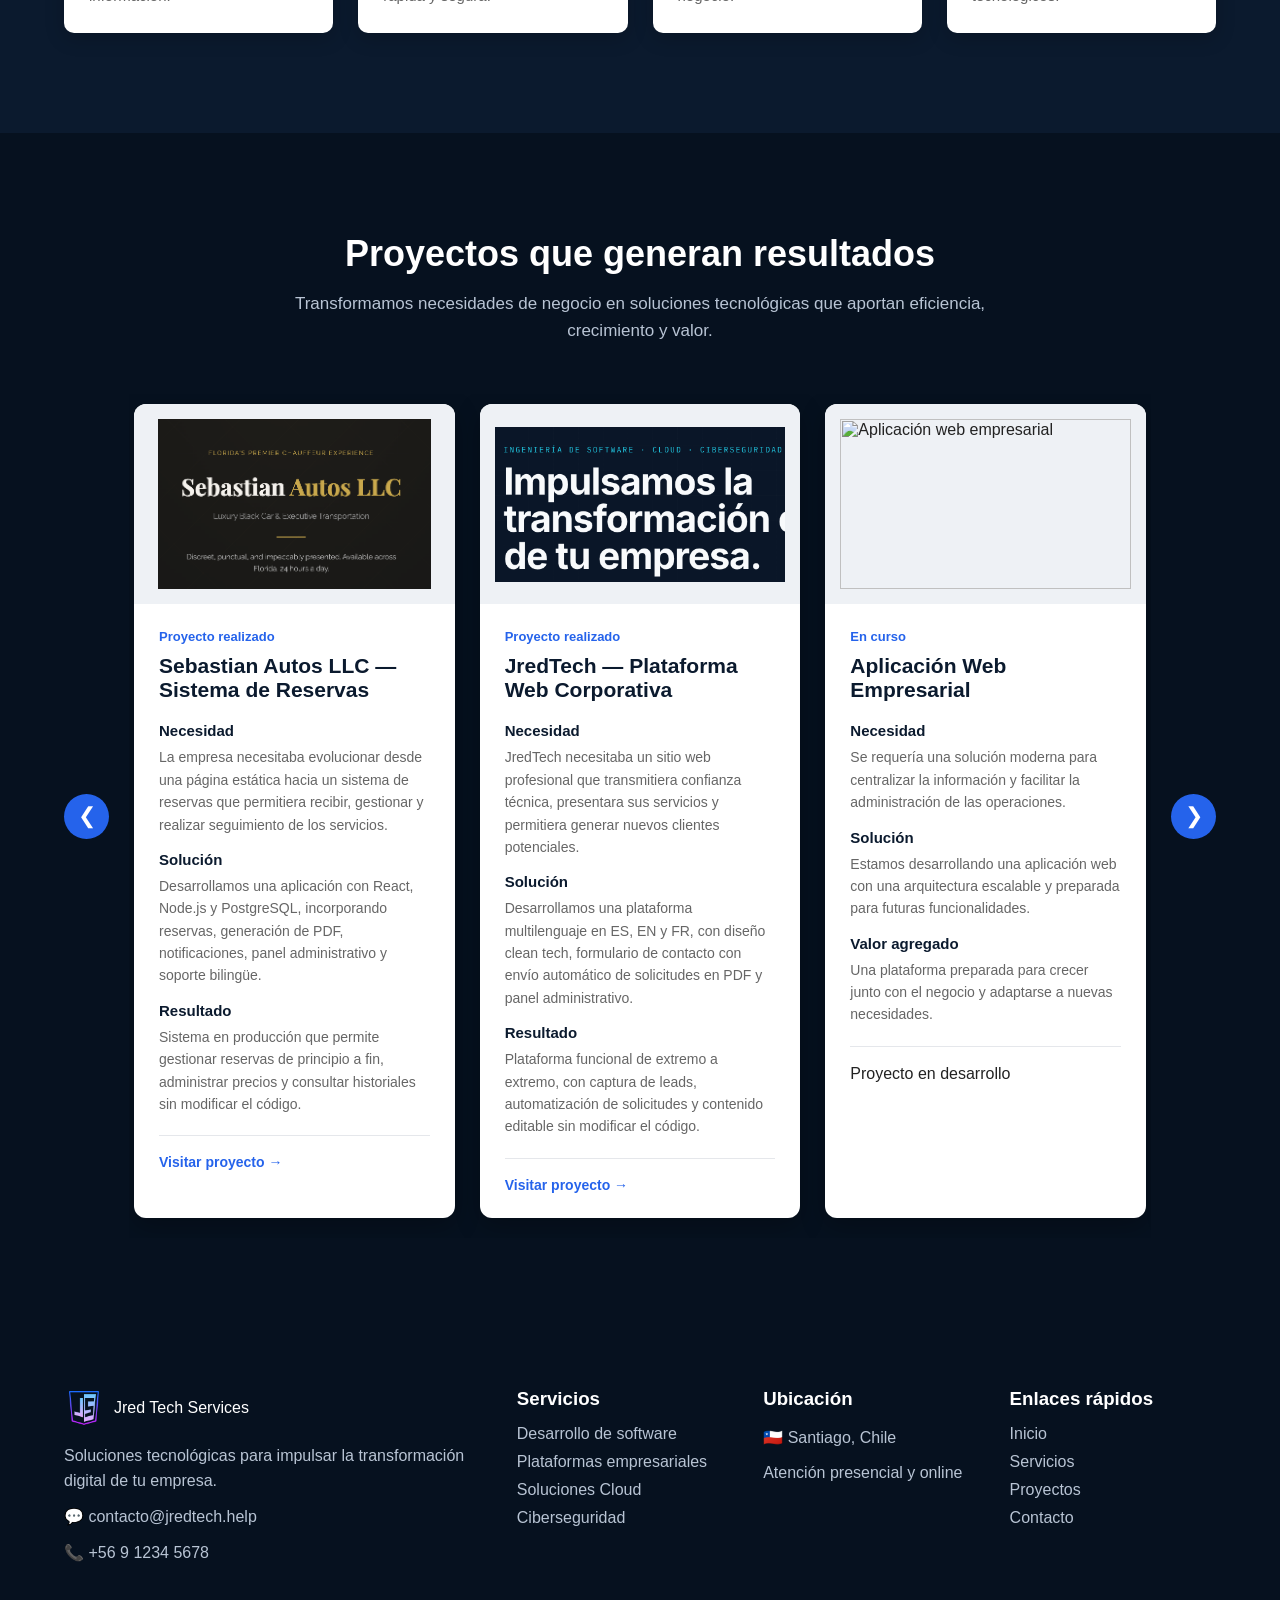
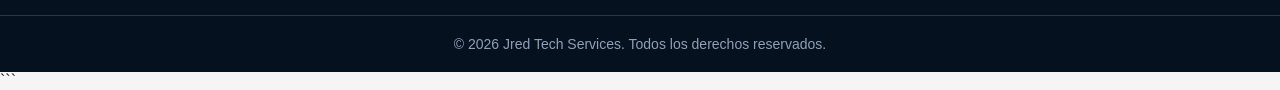
==== commit f140c1d9: "reordenar css y y agregar seccion proyectos" ====
--- a/index.html
+++ b/index.html
@@ -1,298 +1,942 @@
+```html
 <!DOCTYPE html>
+
 <html lang="es">
 
 <head>
+
     <meta charset="UTF-8">
+
     <meta name="viewport" content="width=device-width, initial-scale=1.0">
+
     <title>Jred Tech Services</title>
+
     <link rel="stylesheet" href="style.css">
+
 </head>
 
+
 <body>
+
+
     <!-- Encabezado -->
+
     <header class="header">
+
         <div class="contenedor">
 
             <div class="logo">
-                <img src="data/icon/logo.png" alt="Jred Tech Services">
-                <span>Jred Tech Services</span>
+
+                <img
+                    src="data/icon/logo.png"
+                    alt="Logo de Jred Tech Services">
+
+                <span>
+                    Jred Tech Services
+                </span>
+
             </div>
 
-            <ul class="menu">
-                <li><a href="index.html">Inicio</a></li>
-                <li><a href="servicio.html">Servicios</a></li>
-                <li><a href="proyecto.html">Proyectos</a></li>
-                <li><a href="contacto.html">Contactos</a></li>
-            </ul>
+
+            <nav>
+
+                <ul class="menu">
+
+                    <li>
+                        <a href="index.html">
+                            Inicio
+                        </a>
+                    </li>
+
+                    <li>
+                        <a href="servicio.html">
+                            Servicios
+                        </a>
+                    </li>
+
+                    <li>
+                        <a href="proyecto.html">
+                            Proyectos
+                        </a>
+                    </li>
+
+                    <li>
+                        <a href="contacto.html">
+                            Contacto
+                        </a>
+                    </li>
+
+                </ul>
+
+            </nav>
 
         </div>
+
     </header>
 
-<!-- Home -->
-<main class="home">
-
-    <div class="contenedor">
-
-        <h1>
-            Impulsamos la
-            <span>Transformación digital</span>
-            de tu empresa.
-        </h1>
-
-        <p>
-            Desarrollamos software, plataformas empresariales,
-            soluciones Cloud y Ciberseguridad para llevar tu
-            negocio al siguiente nivel.
-        </p>
-
-        <a href="#" class="btn-contacto">
-            Agenda una reunión gratuita
-        </a>
-
-        <!-- Estadísticas -->
-        <div class="home-stat">
-
-            <div class="s-item">
-                <span class="s-number">10+</span>
-                <span class="s-label">Proyectos entregados</span>
+
+    <!-- Contenido principal -->
+
+    <main>
+
+
+        <!-- Sección principal -->
+
+        <section class="home" id="inicio">
+
+            <div class="contenedor">
+
+                <h1>
+
+                    Impulsamos la
+
+                    <span>
+                        Transformación digital
+                    </span>
+
+                    de tu empresa.
+
+                </h1>
+
+
+                <p>
+
+                    Desarrollamos software, plataformas empresariales,
+                    soluciones Cloud y Ciberseguridad para llevar tu
+                    negocio al siguiente nivel.
+
+                </p>
+
+
+                <a
+                    href="contacto.html"
+                    class="btn-contacto">
+
+                    Agenda una reunión gratuita
+
+                </a>
+
+
+                <!-- Estadísticas -->
+
+                <div class="home-stat">
+
+                    <div class="s-item">
+
+                        <span class="s-number">
+                            10+
+                        </span>
+
+                        <span class="s-label">
+                            Proyectos entregados
+                        </span>
+
+                    </div>
+
+
+                    <div class="s-item">
+
+                        <span class="s-number">
+                            99.9%
+                        </span>
+
+                        <span class="s-label">
+                            Uptime promedio
+                        </span>
+
+                    </div>
+
+
+                    <div class="s-item">
+
+                        <span class="s-number">
+                            12
+                        </span>
+
+                        <span class="s-label">
+                            Países atendidos
+                        </span>
+
+                    </div>
+
+                </div>
+
             </div>
 
-            <div class="s-item">
-                <span class="s-number">99.9%</span>
-                <span class="s-label">Uptime promedio</span>
+        </section>
+
+
+        <!-- Servicios -->
+
+        <section
+            class="servicios"
+            id="servicios">
+
+            <div class="contenedor">
+
+
+                <div class="servicios-header">
+
+                    <h2>
+                        Nuestros servicios
+                    </h2>
+
+                    <p>
+
+                        Ofrecemos soluciones tecnológicas diseñadas para
+                        impulsar el crecimiento y la transformación digital
+                        de tu empresa.
+
+                    </p>
+
+                </div>
+
+
+                <!-- Tarjetas de servicios -->
+
+                <div class="servicios-grid">
+
+
+                    <article class="servicio-card">
+
+                        <img
+                            src="data/icon/programacion.png"
+                            alt="Desarrollo de software">
+
+                        <div class="servicio-content">
+
+                            <h3>
+                                Desarrollo de Software
+                            </h3>
+
+                            <p>
+                                Creamos aplicaciones y sistemas personalizados
+                                adaptados a las necesidades de tu empresa.
+                            </p>
+
+                        </div>
+
+                    </article>
+
+
+                    <article class="servicio-card">
+
+                        <img
+                            src="data/icon/desarrollo-movil.png"
+                            alt="Desarrollo web">
+
+                        <div class="servicio-content">
+
+                            <h3>
+                                Desarrollo Web
+                            </h3>
+
+                            <p>
+                                Diseñamos y desarrollamos sitios web modernos,
+                                rápidos, seguros y adaptados a todos los dispositivos.
+                            </p>
+
+                        </div>
+
+                    </article>
+
+
+                    <article class="servicio-card">
+
+                        <img
+                            src="data/icon/red-en-la-nube.png"
+                            alt="Soluciones Cloud">
+
+                        <div class="servicio-content">
+
+                            <h3>
+                                Soluciones Cloud
+                            </h3>
+
+                            <p>
+                                Implementamos soluciones en la nube para mejorar
+                                la disponibilidad, escalabilidad y eficiencia.
+                            </p>
+
+                        </div>
+
+                    </article>
+
+
+                    <article class="servicio-card">
+
+                        <img
+                            src="data/icon/ciberseguridad.png"
+                            alt="Ciberseguridad">
+
+                        <div class="servicio-content">
+
+                            <h3>
+                                Ciberseguridad
+                            </h3>
+
+                            <p>
+                                Protegemos tus sistemas, aplicaciones y datos
+                                frente a amenazas y vulnerabilidades.
+                            </p>
+
+                        </div>
+
+                    </article>
+
+
+                    <article class="servicio-card">
+
+                        <img
+                            src="data/icon/api.png"
+                            alt="APIs e integración">
+
+                        <div class="servicio-content">
+
+                            <h3>
+                                APIs e Integraciones
+                            </h3>
+
+                            <p>
+                                Conectamos tus aplicaciones y sistemas para
+                                automatizar procesos y compartir información.
+                            </p>
+
+                        </div>
+
+                    </article>
+
+
+                    <article class="servicio-card">
+
+                        <img
+                            src="data/icon/devops.png"
+                            alt="DevOps">
+
+                        <div class="servicio-content">
+
+                            <h3>
+                                DevOps
+                            </h3>
+
+                            <p>
+                                Automatizamos procesos de desarrollo y despliegue
+                                para entregar software de forma rápida y segura.
+                            </p>
+
+                        </div>
+
+                    </article>
+
+
+                    <article class="servicio-card">
+
+                        <img
+                            src="data/icon/asesoria.png"
+                            alt="Consultoría tecnológica">
+
+                        <div class="servicio-content">
+
+                            <h3>
+                                Consultoría TI
+                            </h3>
+
+                            <p>
+                                Te ayudamos a definir estrategias tecnológicas
+                                alineadas con los objetivos de tu negocio.
+                            </p>
+
+                        </div>
+
+                    </article>
+
+
+                    <article class="servicio-card">
+
+                        <img
+                            src="data/icon/soporte-de-ti.png"
+                            alt="Soporte tecnológico">
+
+                        <div class="servicio-content">
+
+                            <h3>
+                                Soporte y Mantención
+                            </h3>
+
+                            <p>
+                                Mantenemos tus sistemas funcionando correctamente
+                                y te ayudamos a resolver problemas tecnológicos.
+                            </p>
+
+                        </div>
+
+                    </article>
+
+
+                </div>
+
             </div>
 
-            <div class="s-item">
-                <span class="s-number">12</span>
-                <span class="s-label">Países atendidos</span>
+        </section>
+
+
+        <!-- Proyectos -->
+
+        <section
+            class="proyectos"
+            id="proyectos">
+
+            <div class="contenedor">
+
+
+                <div class="proyectos-header">
+
+                    <h2>
+                        Proyectos que generan resultados
+                    </h2>
+
+                    <p>
+
+                        Transformamos necesidades de negocio en soluciones
+                        tecnológicas que aportan eficiencia, crecimiento y valor.
+
+                    </p>
+
+                </div>
+
+
+                <!-- Carrusel -->
+
+                <div class="proyectos-carrusel">
+
+
+                    <button
+                        class="proyecto-btn proyecto-prev"
+                        aria-label="Proyecto anterior">
+
+                        &#10094;
+
+                    </button>
+
+
+                    <div class="proyectos-lista">
+
+
+                        <!-- Proyecto 1 -->
+
+                        <article class="proyecto-card">
+
+                            <div class="proyecto-imagen">
+
+                                <img
+                                    src="data/icon/sallc.png"
+                                    alt="Sistema de reservas Sebastian Autos LLC">
+
+                            </div>
+
+
+                            <div class="proyecto-content">
+
+                                <span class="proyecto-estado">
+                                    Proyecto realizado
+                                </span>
+
+
+                                <h3>
+                                    Sebastian Autos LLC — Sistema de Reservas
+                                </h3>
+
+
+                                <div class="proyecto-seccion">
+
+                                    <h4>
+                                        Necesidad
+                                    </h4>
+
+                                    <p>
+                                        La empresa necesitaba evolucionar desde
+                                        una página estática hacia un sistema de
+                                        reservas que permitiera recibir, gestionar
+                                        y realizar seguimiento de los servicios.
+                                    </p>
+
+                                </div>
+
+
+                                <div class="proyecto-seccion">
+
+                                    <h4>
+                                        Solución
+                                    </h4>
+
+                                    <p>
+                                        Desarrollamos una aplicación con React,
+                                        Node.js y PostgreSQL, incorporando reservas,
+                                        generación de PDF, notificaciones, panel
+                                        administrativo y soporte bilingüe.
+                                    </p>
+
+                                </div>
+
+
+                                <div class="proyecto-resultado">
+
+                                    <h4>
+                                        Resultado
+                                    </h4>
+
+                                    <p>
+                                        Sistema en producción que permite gestionar
+                                        reservas de principio a fin, administrar
+                                        precios y consultar historiales sin modificar
+                                        el código.
+                                    </p>
+
+                                </div>
+
+
+                                <div class="proyecto-link">
+
+                                    <a
+                                        href="https://sebastianautosllc.com"
+                                        target="_blank"
+                                        rel="noopener noreferrer">
+
+                                        Visitar proyecto →
+
+                                    </a>
+
+                                </div>
+
+                            </div>
+
+                        </article>
+
+
+                        <!-- Proyecto 2 -->
+
+                        <article class="proyecto-card">
+
+                            <div class="proyecto-imagen">
+
+                                <img
+                                    src="data/icon/jredtech.png"
+                                    alt="Plataforma web corporativa JredTech">
+
+                            </div>
+
+
+                            <div class="proyecto-content">
+
+                                <span class="proyecto-estado">
+                                    Proyecto realizado
+                                </span>
+
+
+                                <h3>
+                                    JredTech — Plataforma Web Corporativa
+                                </h3>
+
+
+                                <div class="proyecto-seccion">
+
+                                    <h4>
+                                        Necesidad
+                                    </h4>
+
+                                    <p>
+                                        JredTech necesitaba un sitio web profesional
+                                        que transmitiera confianza técnica, presentara
+                                        sus servicios y permitiera generar nuevos
+                                        clientes potenciales.
+                                    </p>
+
+                                </div>
+
+
+                                <div class="proyecto-seccion">
+
+                                    <h4>
+                                        Solución
+                                    </h4>
+
+                                    <p>
+                                        Desarrollamos una plataforma multilenguaje
+                                        en ES, EN y FR, con diseño clean tech,
+                                        formulario de contacto con envío automático
+                                        de solicitudes en PDF y panel administrativo.
+                                    </p>
+
+                                </div>
+
+
+                                <div class="proyecto-resultado">
+
+                                    <h4>
+                                        Resultado
+                                    </h4>
+
+                                    <p>
+                                        Plataforma funcional de extremo a extremo,
+                                        con captura de leads, automatización de
+                                        solicitudes y contenido editable sin
+                                        modificar el código.
+                                    </p>
+
+                                </div>
+
+
+                                <div class="proyecto-link">
+
+                                    <a
+                                        href="https://jredtech.help"
+                                        target="_blank"
+                                        rel="noopener noreferrer">
+
+                                        Visitar proyecto →
+
+                                    </a>
+
+                                </div>
+
+                            </div>
+
+                        </article>
+
+
+                        <!-- Proyecto 3 -->
+
+                        <article class="proyecto-card">
+
+                            <div class="proyecto-imagen">
+
+                                <img
+                                    src="img/proyecto-3.png"
+                                    alt="Aplicación web empresarial">
+
+                            </div>
+
+
+                            <div class="proyecto-content">
+
+                                <span class="proyecto-estado">
+                                    En curso
+                                </span>
+
+
+                                <h3>
+                                    Aplicación Web Empresarial
+                                </h3>
+
+
+                                <div class="proyecto-seccion">
+
+                                    <h4>
+                                        Necesidad
+                                    </h4>
+
+                                    <p>
+                                        Se requería una solución moderna para
+                                        centralizar la información y facilitar
+                                        la administración de las operaciones.
+                                    </p>
+
+                                </div>
+
+
+                                <div class="proyecto-seccion">
+
+                                    <h4>
+                                        Solución
+                                    </h4>
+
+                                    <p>
+                                        Estamos desarrollando una aplicación web
+                                        con una arquitectura escalable y preparada
+                                        para futuras funcionalidades.
+                                    </p>
+
+                                </div>
+
+
+                                <div class="proyecto-resultado">
+
+                                    <h4>
+                                        Valor agregado
+                                    </h4>
+
+                                    <p>
+                                        Una plataforma preparada para crecer junto
+                                        con el negocio y adaptarse a nuevas
+                                        necesidades.
+                                    </p>
+
+                                </div>
+
+
+                                <div class="proyecto-link">
+
+                                    <span>
+                                        Proyecto en desarrollo
+                                    </span>
+
+                                </div>
+
+                            </div>
+
+                        </article>
+
+
+                        <!-- Proyecto 4 -->
+
+                        <article class="proyecto-card">
+
+                            <div class="proyecto-imagen">
+
+                                <img
+                                    src="img/proyecto-4.png"
+                                    alt="Migración de infraestructura Cloud">
+
+                            </div>
+
+
+                            <div class="proyecto-content">
+
+                                <span class="proyecto-estado">
+                                    Proyecto realizado
+                                </span>
+
+
+                                <h3>
+                                    Migración de Infraestructura Cloud
+                                </h3>
+
+
+                                <div class="proyecto-seccion">
+
+                                    <h4>
+                                        Necesidad
+                                    </h4>
+
+                                    <p>
+                                        La empresa necesitaba modernizar su
+                                        infraestructura y mejorar la disponibilidad
+                                        de sus servicios.
+                                    </p>
+
+                                </div>
+
+
+                                <div class="proyecto-seccion">
+
+                                    <h4>
+                                        Solución
+                                    </h4>
+
+                                    <p>
+                                        Diseñamos e implementamos una infraestructura
+                                        Cloud orientada a disponibilidad, seguridad
+                                        y escalabilidad.
+                                    </p>
+
+                                </div>
+
+
+                                <div class="proyecto-resultado">
+
+                                    <h4>
+                                        Resultado
+                                    </h4>
+
+                                    <p>
+                                        Mayor disponibilidad de los servicios,
+                                        infraestructura escalable y una administración
+                                        más eficiente.
+                                    </p>
+
+                                </div>
+
+                            </div>
+
+                        </article>
+
+
+                    </div>
+
+
+                    <button
+                        class="proyecto-btn proyecto-next"
+                        aria-label="Siguiente proyecto">
+
+                        &#10095;
+
+                    </button>
+
+
+                </div>
+
             </div>
 
+        </section>
+
+
+    </main>
+
+
+    <!-- Footer -->
+
+    <footer class="footer">
+
+        <div class="contenedor footer-contenido">
+
+
+            <!-- Información de contacto -->
+
+            <div class="footer-columna">
+
+                <div class="logo">
+
+                    <img
+                        src="data/icon/logo.png"
+                        alt="Logo de Jred Tech Services">
+
+                    <span>
+                        Jred Tech Services
+                    </span>
+
+                </div>
+
+
+                <p>
+                    Soluciones tecnológicas para impulsar
+                    la transformación digital de tu empresa.
+                </p>
+
+                <p>
+                    💬 contacto@jredtech.help
+                </p>
+
+                <p>
+                    📞 +56 9 1234 5678
+                </p>
+
+            </div>
+
+
+            <!-- Servicios -->
+
+            <div class="footer-columna">
+
+                <h3>
+                    Servicios
+                </h3>
+
+                <ul>
+
+                    <li>
+                        <a href="servicio.html">
+                            Desarrollo de software
+                        </a>
+                    </li>
+
+                    <li>
+                        <a href="servicio.html">
+                            Plataformas empresariales
+                        </a>
+                    </li>
+
+                    <li>
+                        <a href="servicio.html">
+                            Soluciones Cloud
+                        </a>
+                    </li>
+
+                    <li>
+                        <a href="servicio.html">
+                            Ciberseguridad
+                        </a>
+                    </li>
+
+                </ul>
+
+            </div>
+
+
+            <!-- Ubicación -->
+
+            <div class="footer-columna">
+
+                <h3>
+                    Ubicación
+                </h3>
+
+                <p>
+                    🇨🇱 Santiago, Chile
+                </p>
+
+                <p>
+                    Atención presencial y online
+                </p>
+
+            </div>
+
+
+            <!-- Enlaces rápidos -->
+
+            <div class="footer-columna">
+
+                <h3>
+                    Enlaces rápidos
+                </h3>
+
+                <ul>
+
+                    <li>
+                        <a href="index.html">
+                            Inicio
+                        </a>
+                    </li>
+
+                    <li>
+                        <a href="servicio.html">
+                            Servicios
+                        </a>
+                    </li>
+
+                    <li>
+                        <a href="proyecto.html">
+                            Proyectos
+                        </a>
+                    </li>
+
+                    <li>
+                        <a href="contacto.html">
+                            Contacto
+                        </a>
+                    </li>
+
+                </ul>
+
+            </div>
+
+
         </div>
 
-    </div>
-
-</main>
-
-
-<!-- Servicios -->
-<section class="servicios" id="servicios">
-
-    <div class="contenedor">
-
-        <div class="servicios-header">
-            <h2>Nuestros servicios</h2>
+
+        <!-- Copyright -->
+
+        <div class="footer-bottom">
 
             <p>
-                Ofrecemos soluciones tecnológicas diseñadas para
-                impulsar el crecimiento y la transformación digital
-                de tu empresa.
+                © 2026 Jred Tech Services. Todos los derechos reservados.
             </p>
+
         </div>
 
-
-        <!-- Cards -->
-        <div class="servicios-grid">
-
-            <article class="servicio-card">
-                <img src="data/icon/programacion.png" alt="Desarrollo de software">
-
-                <div class="servicio-content">
-                    <h3>Desarrollo de Software</h3>
-
-                    <p>
-                        Creamos aplicaciones y sistemas personalizados
-                        adaptados a las necesidades de tu empresa.
-                    </p>
-                </div>
-            </article>
-
-
-            <article class="servicio-card">
-                <img src="data/icon/desarrollo-movil.png" alt="Desarrollo web">
-
-                <div class="servicio-content">
-                    <h3>Desarrollo Web</h3>
-
-                    <p>
-                        Diseñamos y desarrollamos sitios web modernos,
-                        rápidos, seguros y adaptados a todos los dispositivos.
-                    </p>
-                </div>
-            </article>
-
-
-            <article class="servicio-card">
-                <img src="data/icon/red-en-la-nube.png" alt="Soluciones Cloud">
-
-                <div class="servicio-content">
-                    <h3>Soluciones Cloud</h3>
-
-                    <p>
-                        Implementamos soluciones en la nube para mejorar
-                        la disponibilidad, escalabilidad y eficiencia.
-                    </p>
-                </div>
-            </article>
-
-
-            <article class="servicio-card">
-                <img src="data/icon/ciberseguridad.png" alt="Ciberseguridad">
-
-                <div class="servicio-content">
-                    <h3>Ciberseguridad</h3>
-
-                    <p>
-                        Protegemos tus sistemas, aplicaciones y datos
-                        frente a amenazas y vulnerabilidades.
-                    </p>
-                </div>
-            </article>
-
-
-            <article class="servicio-card">
-                <img src="data/icon/api.png" alt="APIs e integración">
-
-                <div class="servicio-content">
-                    <h3>APIs e Integraciones</h3>
-
-                    <p>
-                        Conectamos tus aplicaciones y sistemas para
-                        automatizar procesos y compartir información.
-                    </p>
-                </div>
-            </article>
-
-
-            <article class="servicio-card">
-                <img src="data/icon/devops.png" alt="DevOps">
-
-                <div class="servicio-content">
-                    <h3>DevOps</h3>
-
-                    <p>
-                        Automatizamos procesos de desarrollo y despliegue
-                        para entregar software de forma rápida y segura.
-                    </p>
-                </div>
-            </article>
-
-
-            <article class="servicio-card">
-                <img src="data/icon/asesoria.png" alt="Consultoría tecnológica">
-
-                <div class="servicio-content">
-                    <h3>Consultoría TI</h3>
-
-                    <p>
-                        Te ayudamos a definir estrategias tecnológicas
-                        alineadas con los objetivos de tu negocio.
-                    </p>
-                </div>
-            </article>
-
-
-            <article class="servicio-card">
-                <img src="data/icon/soporte-de-ti.png" alt="Soporte tecnológico">
-
-                <div class="servicio-content">
-                    <h3>Soporte y Mantención</h3>
-
-                    <p>
-                        Mantenemos tus sistemas funcionando correctamente
-                        y te ayudamos a resolver problemas tecnológicos.
-                    </p>
-                </div>
-            </article>
-
-        </div>
-
-    </div>
-
-</section>
-
-
-    </main>
-
-<!-- Footer -->
-    <footer class="footer">
-
-    <div class="contenedor footer-contenido">
-
-        <!-- Información de contacto -->
-        <div class="footer-columna">
-
-            <div class="logo">
-                <img src="data/icon/logo.png" alt="Logo de Jred Tech Services">
-                <span>Jred Tech Services</span>
-            </div>
-
-            <p>
-                Soluciones tecnológicas para impulsar
-                la transformación digital de tu empresa.
-            </p>
-                <!-- contacto -->
-            <p>💬 contacto@jredtech.help</p>
-            <p>📞 +56 9 1234 5678</p>
-
-        </div>
-
-
-
-
-
-        <div class="footer-columna">
-            <!-- servicios en footer -->
-            <h3>Servicios</h3>
-
-            <ul>
-                <li><a href="#">♨︎ Desarrollo de software</a></li>
-                <li><a href="#">🏢 Plataformas empresariales</a></li>
-                <li><a href="#">☁️ Soluciones Cloud</a></li>
-                <li><a href="#">🪪 Ciberseguridad</a></li>
-            </ul>
-
-        </div>
-
-
-        <!-- Ubicación footer-->
-        <div class="footer-columna">
-
-            <h3>Ubicación</h3>
-
-            <p>🇨🇱 Santiago, Chile</p>
-            <p>Atención presencial y online</p>
-
-        </div>
-
-
-        <div class="footer-columna">
-
-            <h3>Enlaces rápidos</h3>
-
-            <ul>
-                <li><a href="index.html">Inicio</a></li>
-                <li><a href="servicio.html">Servicios</a></li>
-                <li><a href="proyecto.html">Proyectos</a></li>
-                <li><a href="contacto.html">Contactos</a></li>
-            </ul>
-
-        </div>
-
-    </div>
-
-
-    <!-- Copyright -->
-    <div class="footer-bottom">
-
-        <p>
-            © 2026 Jred Tech Services. Todos los derechos reservados.
-        </p>
-
-    </div>
-
-</footer>
+    </footer>
+
 
 </body>
 
-</html>  
-            +</html>
+```
--- a/style.css
+++ b/style.css
@@ -1,6 +1,5 @@
-/* =========================
-   RESET
-========================= */
+
+/* Reseteo general */
 
 * {
     margin: 0;
@@ -9,25 +8,17 @@
 }
 
 
-/* =========================
-   BODY
-========================= */
+/* Configuración principal */
 
 body {
     font-family: Arial, sans-serif;
     background-color: #f5f5f5;
     color: #222;
-
     min-height: 100vh;
-
-    display: flex;
-    flex-direction: column;
-}
-
-
-/* =========================
-   CONTENEDOR
-========================= */
+}
+
+
+/* Contenedor principal */
 
 .contenedor {
     width: 90%;
@@ -36,16 +27,12 @@
 }
 
 
-/* =========================
-   HEADER
-========================= */
+/* Header */
 
 .header {
     background-color: #06111f;
     color: white;
-
     padding: 20px 0;
-
     border-bottom: 2px solid #2563eb;
 }
 
@@ -56,7 +43,7 @@
 }
 
 
-/* LOGO */
+/* Logo */
 
 .logo {
     display: flex;
@@ -69,22 +56,18 @@
 }
 
 
-/* MENÚ */
+/* Menú */
 
 .menu {
     display: flex;
     gap: 30px;
-
     list-style: none;
 }
 
 .menu a {
     color: white;
-
     text-decoration: none;
-
     font-weight: bold;
-
     transition: color 0.3s ease;
 }
 
@@ -93,24 +76,18 @@
 }
 
 
-/* =========================
-   HOME
-========================= */
+/* Sección principal */
 
 .home {
     background-color: #0b1a2e;
     color: white;
-
     padding: 100px 0;
-
     text-align: center;
 }
 
 .home h1 {
     font-size: 40px;
-
     margin-bottom: 20px;
-
     line-height: 1.2;
 }
 
@@ -120,30 +97,20 @@
 
 .home p {
     max-width: 650px;
-
     margin: 0 auto 30px;
-
     font-size: 18px;
-
     line-height: 1.6;
 }
 
 
-/* =========================
-   BOTÓN CONTACTO
-========================= */
+/* Botón de contacto */
 
 .btn-contacto {
     display: inline-block;
-
     background-color: #2563eb;
-
-    color: white;
-
+    color: white;
     padding: 12px 20px;
-
     text-decoration: none;
-
     border-radius: 5px;
 
     transition:
@@ -153,108 +120,77 @@
 
 .btn-contacto:hover {
     background-color: #1d4ed8;
-
     transform: translateY(-2px);
 }
 
 
-/* =========================
-   ESTADÍSTICAS
-========================= */
-
-.home-statt {
-    display: flex;
-
+/* Estadísticas */
+
+.home-stat {
+    display: flex;
     justify-content: center;
-
     gap: 80px;
-
     margin-top: 60px;
 }
 
 .s-item {
     display: flex;
-
     flex-direction: column;
 }
 
 .s-number {
     font-size: 30px;
-
     font-weight: bold;
 }
 
 .s-label {
     color: #b8c4d4;
-
     margin-top: 5px;
 }
 
 
-/* =========================
-   SERVICIOS
-========================= */
+/* Sección de servicios */
 
 .servicios {
     background-color: #0b1a2e;
-
-    color: white;
-
+    color: white;
     padding: 100px 0;
 }
 
 
-/* CABECERA SERVICIOS */
+/* Encabezado de servicios */
 
 .servicios-header {
     text-align: center;
-
     max-width: 750px;
-
     margin: 0 auto 60px;
 }
 
 .servicios-header h2 {
     color: white;
-
     font-size: 36px;
-
     margin-bottom: 15px;
 }
 
 .servicios-header p {
     color: #b8c4d4;
-
     font-size: 17px;
-
     line-height: 1.6;
 }
 
 
-/* =========================
-   GRID DE SERVICIOS
-========================= */
+/* Tarjetas de servicios */
 
 .servicios-grid {
     display: grid;
-
     grid-template-columns: repeat(4, 1fr);
-
     gap: 25px;
 }
-
-
-/* =========================
-   CARD
-========================= */
 
 .servicio-card {
     background-color: white;
-
     color: #222;
-
     border-radius: 10px;
-
     overflow: hidden;
 
     box-shadow:
@@ -265,9 +201,6 @@
         box-shadow 0.3s ease;
 }
 
-
-/* EFECTO HOVER */
-
 .servicio-card:hover {
     transform: translateY(-8px);
 
@@ -276,24 +209,18 @@
 }
 
 
-/* =========================
-   IMAGEN CARD
-========================= */
+/* Imagen o icono del servicio */
 
 .servicio-card img {
     width: 100%;
     height: 180px;
-
     object-fit: contain;
-
     display: block;
-
     padding: 20px;
 }
 
-/* =========================
-   CONTENIDO CARD
-========================= */
+
+/* Contenido del servicio */
 
 .servicio-content {
     padding: 25px;
@@ -301,38 +228,234 @@
 
 .servicio-content h3 {
     color: #0b1a2e;
-
     font-size: 20px;
-
     margin-bottom: 12px;
 }
 
 .servicio-content p {
     color: #666;
-
     font-size: 15px;
-
     line-height: 1.6;
 }
 
 
-/* =========================
-   FOOTER
-========================= */
+/* Sección de proyectos */
+
+.proyectos {
+    background-color: #06111f;
+    color: white;
+    padding: 100px 0;
+}
+
+
+/* Encabezado de proyectos */
+
+.proyectos-header {
+    text-align: center;
+    max-width: 750px;
+    margin: 0 auto 50px;
+}
+
+.proyectos-header h2 {
+    font-size: 36px;
+    margin-bottom: 15px;
+}
+
+.proyectos-header p {
+    color: #b8c4d4;
+    font-size: 17px;
+    line-height: 1.6;
+}
+
+
+/* Carrusel de proyectos */
+
+.proyectos-carrusel {
+    position: relative;
+    display: flex;
+    align-items: center;
+    gap: 20px;
+}
+
+
+/* Lista de proyectos */
+
+.proyectos-lista {
+    display: flex;
+    gap: 25px;
+    overflow-x: auto;
+    scroll-behavior: smooth;
+    scrollbar-width: none;
+
+    padding: 10px 5px 20px;
+
+    flex: 1;
+}
+
+.proyectos-lista::-webkit-scrollbar {
+    display: none;
+}
+
+
+/* Tarjeta de proyecto */
+
+.proyecto-card {
+    flex: 0 0 calc((100% - 50px) / 3);
+
+    background-color: white;
+    color: #222;
+
+    border-radius: 12px;
+    overflow: hidden;
+
+    box-shadow:
+        0 8px 25px rgba(0, 0, 0, 0.25);
+
+    transition:
+        transform 0.3s ease,
+        box-shadow 0.3s ease;
+}
+
+.proyecto-card:hover {
+    transform: translateY(-6px);
+
+    box-shadow:
+        0 15px 35px rgba(0, 0, 0, 0.3);
+}
+
+
+/* Imagen del proyecto */
+
+.proyecto-imagen {
+    width: 100%;
+    height: 200px;
+
+    background-color: #eef1f5;
+
+    display: flex;
+    align-items: center;
+    justify-content: center;
+}
+
+.proyecto-imagen img {
+    width: 100%;
+    height: 100%;
+
+    object-fit: contain;
+    padding: 15px;
+}
+
+
+/* Contenido del proyecto */
+
+.proyecto-content {
+    padding: 25px;
+}
+
+.proyecto-estado {
+    display: inline-block;
+
+    color: #2563eb;
+
+    font-size: 13px;
+    font-weight: bold;
+
+    margin-bottom: 10px;
+}
+
+.proyecto-content h3 {
+    color: #0b1a2e;
+    font-size: 21px;
+    margin-bottom: 20px;
+}
+
+.proyecto-seccion h4,
+.proyecto-resultado h4 {
+    color: #0b1a2e;
+    font-size: 15px;
+
+    margin-top: 15px;
+    margin-bottom: 7px;
+}
+
+.proyecto-content p {
+    color: #666;
+    font-size: 14px;
+    line-height: 1.6;
+}
+
+
+/* Enlace del proyecto */
+
+.proyecto-link {
+    margin-top: 20px;
+    padding-top: 18px;
+
+    border-top: 1px solid #e5e7eb;
+}
+
+.proyecto-link a {
+    display: inline-block;
+
+    color: #2563eb;
+
+    font-size: 14px;
+    font-weight: bold;
+
+    text-decoration: none;
+
+    transition: color 0.3s ease;
+}
+
+.proyecto-link a:hover {
+    color: #1d4ed8;
+}
+
+
+/* Botones del carrusel */
+
+.proyecto-btn {
+    flex-shrink: 0;
+
+    width: 45px;
+    height: 45px;
+
+    border: none;
+    border-radius: 50%;
+
+    background-color: #2563eb;
+    color: white;
+
+    font-size: 22px;
+
+    cursor: pointer;
+
+    display: flex;
+    align-items: center;
+    justify-content: center;
+
+    transition:
+        background-color 0.3s ease,
+        transform 0.3s ease;
+}
+
+.proyecto-btn:hover {
+    background-color: #1d4ed8;
+    transform: scale(1.08);
+}
+
+
+/* Footer */
 
 .footer {
     background-color: #06111f;
-
-    color: white;
-
+    color: white;
     padding-top: 50px;
 }
 
 .footer-contenido {
     display: grid;
-
     grid-template-columns: 2fr 1fr 1fr 1fr;
-
     gap: 40px;
 }
 
@@ -342,9 +465,7 @@
 
 .footer-columna p {
     color: #b8c4d4;
-
     margin-bottom: 10px;
-
     line-height: 1.6;
 }
 
@@ -358,7 +479,6 @@
 
 .footer-columna a {
     color: #b8c4d4;
-
     text-decoration: none;
 
     transition: color 0.3s ease;
@@ -373,13 +493,10 @@
 }
 
 
-/* =========================
-   FOOTER BOTTOM
-========================= */
+/* Parte inferior del footer */
 
 .footer-bottom {
     margin-top: 40px;
-
     padding: 20px 0;
 
     text-align: center;
@@ -392,9 +509,7 @@
 }
 
 
-/* =========================
-   TABLET
-========================= */
+/* Tablet */
 
 @media (max-width: 1000px) {
 
@@ -402,37 +517,35 @@
         grid-template-columns: repeat(2, 1fr);
     }
 
+    .proyecto-card {
+        flex: 0 0 calc((100% - 25px) / 2);
+    }
+
     .footer-contenido {
         grid-template-columns: 1fr 1fr;
     }
-
-}
-
-
-/* =========================
-   MÓVIL
-========================= */
+}
+
+
+/* Teléfonos */
 
 @media (max-width: 600px) {
 
-    /* HEADER */
+    /* Header */
 
     .header .contenedor {
         flex-direction: column;
-
         gap: 20px;
     }
 
     .menu {
         gap: 15px;
-
         flex-wrap: wrap;
-
         justify-content: center;
     }
 
 
-    /* HOME */
+    /* Home */
 
     .home {
         padding: 70px 0;
@@ -447,18 +560,16 @@
     }
 
 
-    /* ESTADÍSTICAS */
-
-    .home-statt {
+    /* Estadísticas */
+
+    .home-stat {
         flex-direction: column;
-
         gap: 30px;
-
         margin-top: 50px;
     }
 
 
-    /* SERVICIOS */
+    /* Servicios */
 
     .servicios {
         padding: 70px 0;
@@ -478,17 +589,43 @@
 
     .servicios-grid {
         grid-template-columns: 1fr;
-
         gap: 20px;
     }
 
 
-    /* FOOTER */
+    /* Proyectos */
+
+    .proyectos {
+        padding: 70px 0;
+    }
+
+    .proyectos-header h2 {
+        font-size: 30px;
+    }
+
+    .proyectos-header p {
+        font-size: 16px;
+    }
+
+    .proyectos-carrusel {
+        gap: 10px;
+    }
+
+    .proyecto-card {
+        flex: 0 0 100%;
+    }
+
+    .proyecto-btn {
+        width: 40px;
+        height: 40px;
+        font-size: 18px;
+    }
+
+
+    /* Footer */
 
     .footer-contenido {
         grid-template-columns: 1fr;
-
         gap: 30px;
     }
-
 }
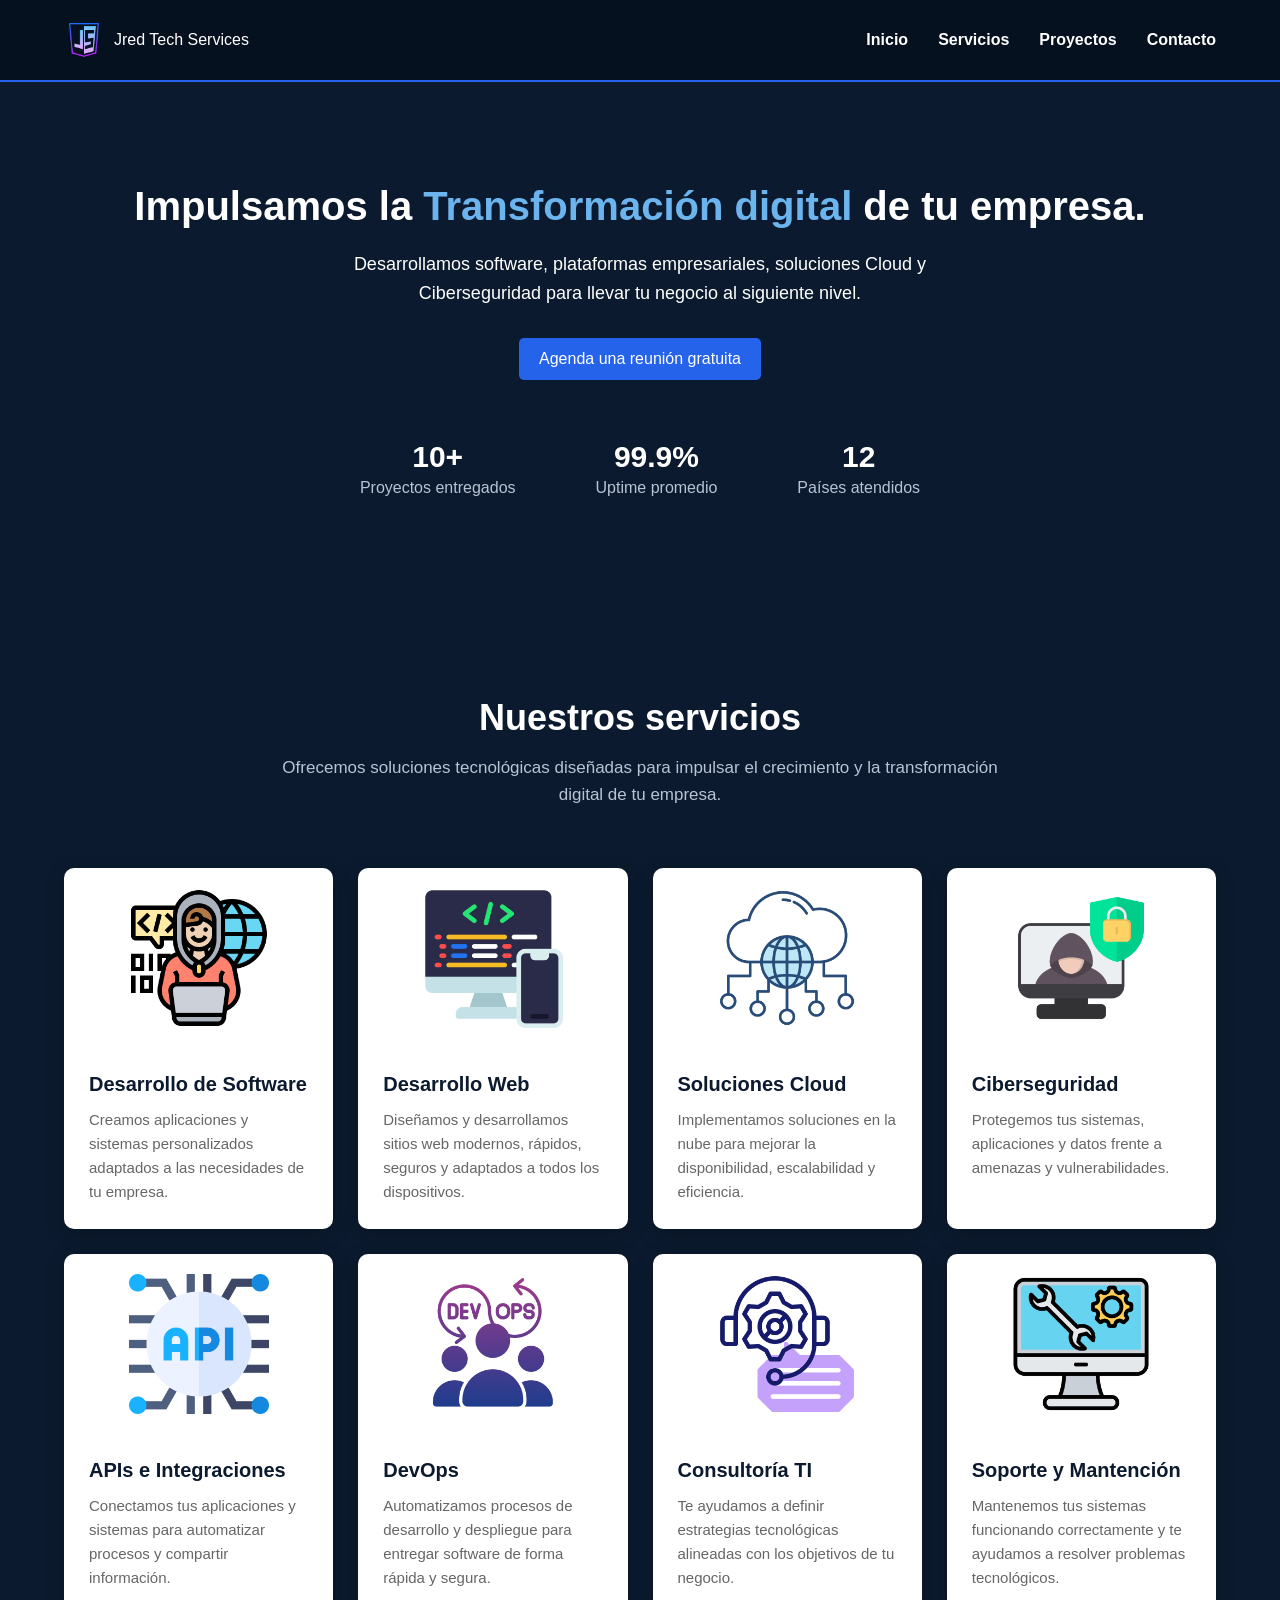
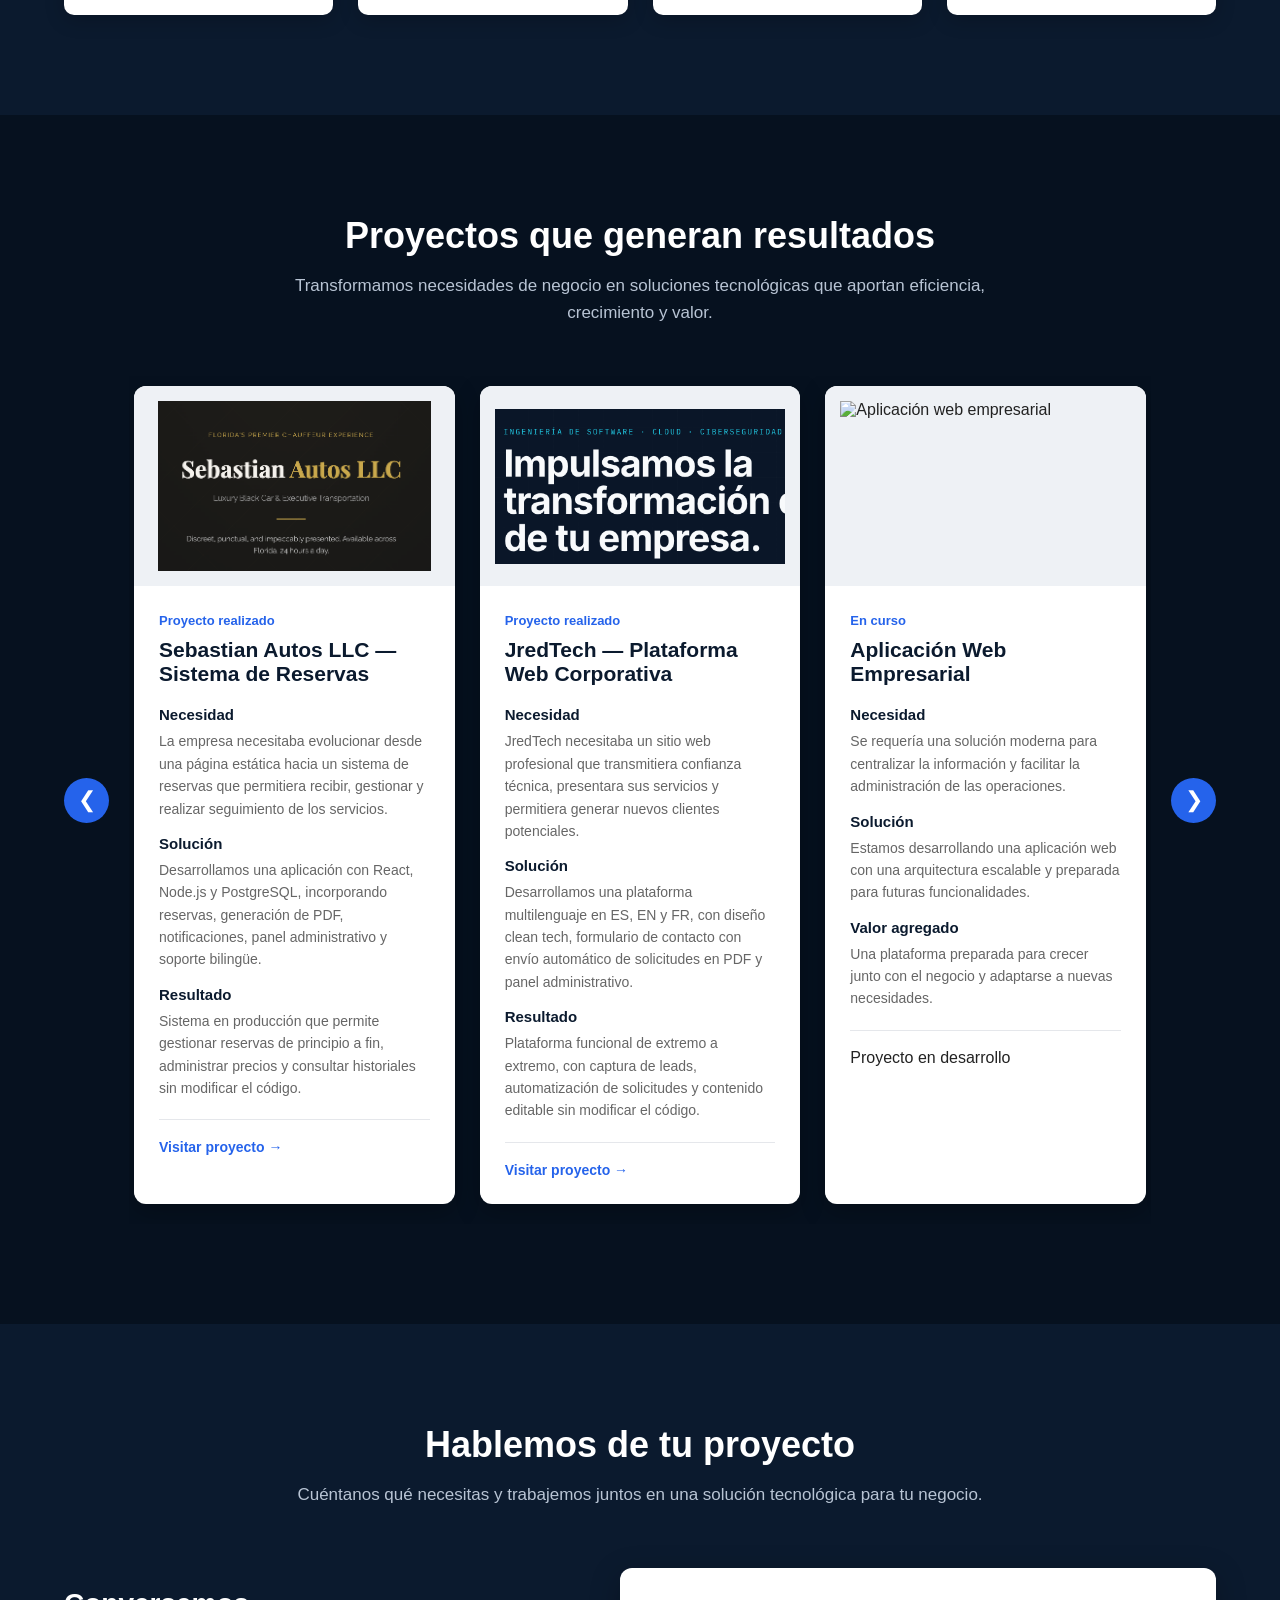
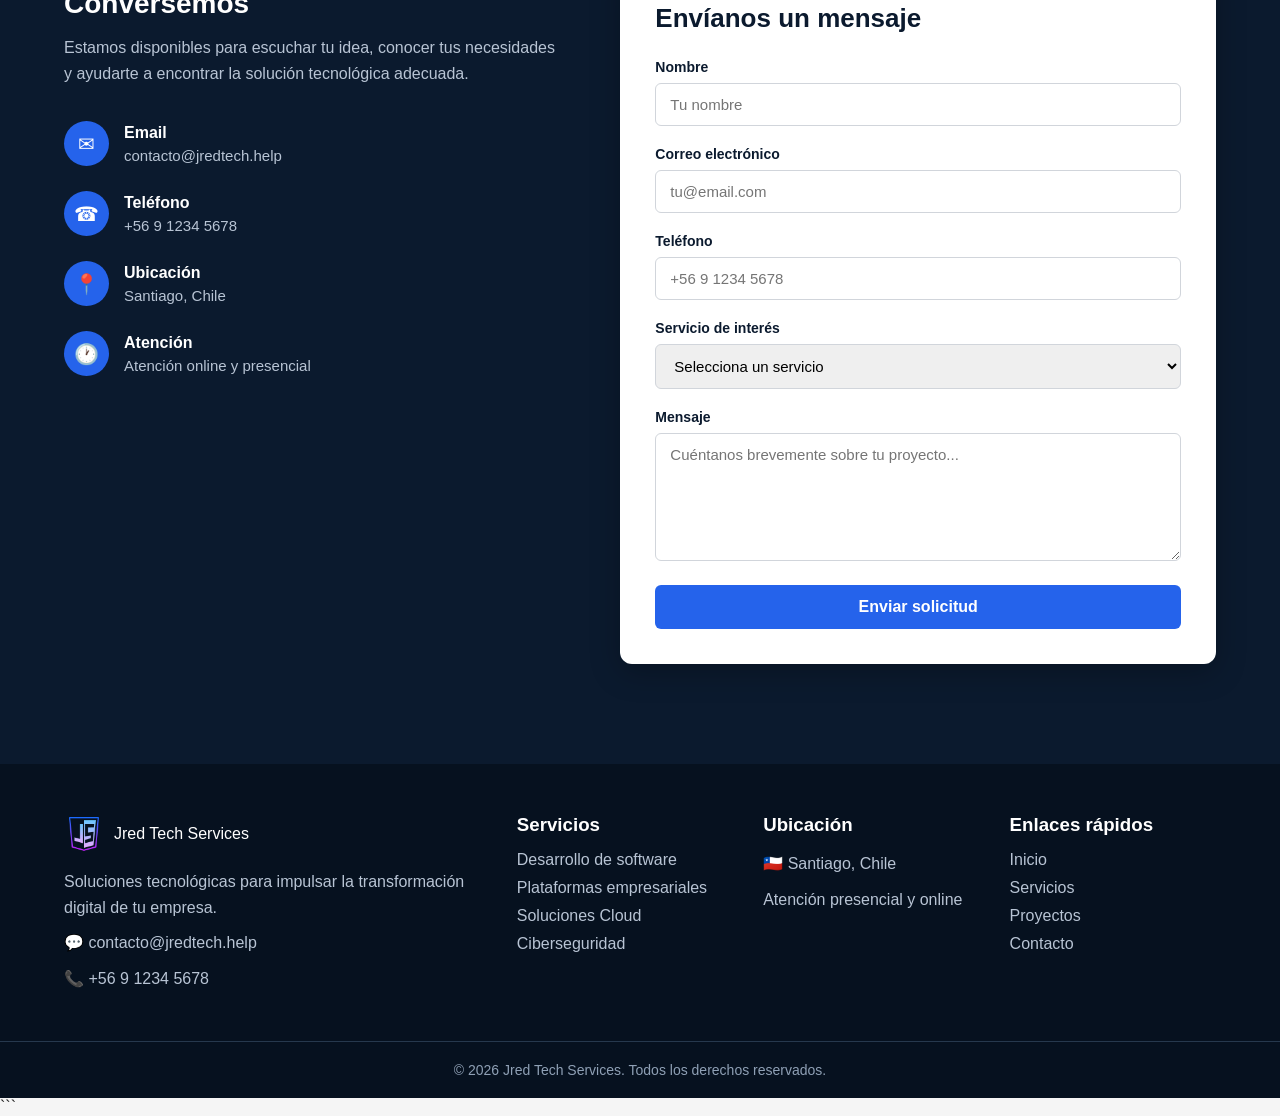
==== commit 2ca2b90e: "agregar seccion contacto con formulario" ====
--- a/index.html
+++ b/index.html
@@ -1,4 +1,4 @@
-```html
+
 <!DOCTYPE html>
 
 <html lang="es">
@@ -49,19 +49,19 @@
                     </li>
 
                     <li>
-                        <a href="servicio.html">
+                        <a href="#servicios">
                             Servicios
                         </a>
                     </li>
 
                     <li>
-                        <a href="proyecto.html">
+                        <a href="#proyectos">
                             Proyectos
                         </a>
                     </li>
 
                     <li>
-                        <a href="contacto.html">
+                        <a href="#contactos">
                             Contacto
                         </a>
                     </li>
@@ -779,6 +779,265 @@
 
         </section>
 
+        <!-- Sección de contacto -->
+
+                <section class="contacto" id="contacto">
+
+                    <div class="contenedor">
+
+                        <div class="contacto-header">
+
+                            <h2>
+                                Hablemos de tu proyecto
+                            </h2>
+
+                            <p>
+                                Cuéntanos qué necesitas y trabajemos juntos
+                                en una solución tecnológica para tu negocio.
+                            </p>
+
+                        </div>
+
+
+                        <div class="contacto-contenido">
+
+
+                            <!-- Información de contacto -->
+
+                            <div class="contacto-info">
+
+                                <h2>
+                                    Conversemos
+                                </h2>
+
+                                <p>
+                                    Estamos disponibles para escuchar tu idea,
+                                    conocer tus necesidades y ayudarte a encontrar
+                                    la solución tecnológica adecuada.
+                                </p>
+
+
+                                <div class="contacto-dato">
+
+                                    <span class="contacto-icono">✉</span>
+
+                                    <div>
+
+                                        <h3>Email</h3>
+
+                                        <p>
+                                            contacto@jredtech.help
+                                        </p>
+
+                                    </div>
+
+                                </div>
+
+
+                                <div class="contacto-dato">
+
+                                    <span class="contacto-icono">☎</span>
+
+                                    <div>
+
+                                        <h3>Teléfono</h3>
+
+                                        <p>
+                                            +56 9 1234 5678
+                                        </p>
+
+                                    </div>
+
+                                </div>
+
+
+                                <div class="contacto-dato">
+
+                                    <span class="contacto-icono">📍</span>
+
+                                    <div>
+
+                                        <h3>Ubicación</h3>
+
+                                        <p>
+                                            Santiago, Chile
+                                        </p>
+
+                                    </div>
+
+                                </div>
+
+
+                                <div class="contacto-dato">
+
+                                    <span class="contacto-icono">🕐</span>
+
+                                    <div>
+
+                                        <h3>Atención</h3>
+
+                                        <p>
+                                            Atención online y presencial
+                                        </p>
+
+                                    </div>
+
+                                </div>
+
+                            </div>
+
+
+                            <!-- Formulario -->
+
+                            <div class="contacto-formulario">
+
+                                <h2>
+                                    Envíanos un mensaje
+                                </h2>
+
+                                <form action="#" method="POST">
+
+                                    <div class="form-grupo">
+
+                                        <label for="nombre">
+                                            Nombre
+                                        </label>
+
+                                        <input
+                                            type="text"
+                                            id="nombre"
+                                            name="nombre"
+                                            placeholder="Tu nombre"
+                                            required
+                                        >
+
+                                    </div>
+
+
+                                    <div class="form-grupo">
+
+                                        <label for="email">
+                                            Correo electrónico
+                                        </label>
+
+                                        <input
+                                            type="email"
+                                            id="email"
+                                            name="email"
+                                            placeholder="tu@email.com"
+                                            required
+                                        >
+
+                                    </div>
+
+
+                                    <div class="form-grupo">
+
+                                        <label for="telefono">
+                                            Teléfono
+                                        </label>
+
+                                        <input
+                                            type="tel"
+                                            id="telefono"
+                                            name="telefono"
+                                            placeholder="+56 9 1234 5678"
+                                        >
+
+                                    </div>
+
+
+                                    <div class="form-grupo">
+
+                                        <label for="servicio">
+                                            Servicio de interés
+                                        </label>
+
+                                        <select
+                                            id="servicio"
+                                            name="servicio"
+                                            required
+                                        >
+
+                                            <option value="">
+                                                Selecciona un servicio
+                                            </option>
+
+                                            <option value="software">
+                                                Desarrollo de Software
+                                            </option>
+
+                                            <option value="web">
+                                                Desarrollo Web
+                                            </option>
+
+                                            <option value="cloud">
+                                                Soluciones Cloud
+                                            </option>
+
+                                            <option value="ciberseguridad">
+                                                Ciberseguridad
+                                            </option>
+
+                                            <option value="api">
+                                                APIs e Integraciones
+                                            </option>
+
+                                            <option value="devops">
+                                                DevOps
+                                            </option>
+
+                                            <option value="consultoria">
+                                                Consultoría TI
+                                            </option>
+
+                                            <option value="soporte">
+                                                Soporte y Mantención
+                                            </option>
+
+                                            <option value="otro">
+                                                Otro
+                                            </option>
+
+                                        </select>
+
+                                    </div>
+
+
+                                    <div class="form-grupo">
+
+                                        <label for="mensaje">
+                                            Mensaje
+                                        </label>
+
+                                        <textarea
+                                            id="mensaje"
+                                            name="mensaje"
+                                            rows="6"
+                                            placeholder="Cuéntanos brevemente sobre tu proyecto..."
+                                            required
+                                        ></textarea>
+
+                                    </div>
+
+
+                                    <button
+                                        type="submit"
+                                        class="btn-enviar"
+                                    >
+                                        Enviar solicitud
+                                    </button>
+
+                                </form>
+
+                            </div>
+
+                        </div>
+
+                    </div>
+
+                </section>
+
 
     </main>
 
@@ -918,6 +1177,7 @@
                 </ul>
 
             </div>
+            
 
 
         </div>
--- a/style.css
+++ b/style.css
@@ -628,4 +628,223 @@
         grid-template-columns: 1fr;
         gap: 30px;
     }
+}
+
+/* Sección de contacto */
+
+.contacto {
+    background-color: #0b1a2e;
+    color: white;
+
+    padding: 100px 0;
+}
+
+.contacto-header {
+    text-align: center;
+
+    max-width: 750px;
+
+    margin: 0 auto 60px;
+}
+
+.contacto-header h2 {
+    font-size: 36px;
+
+    margin-bottom: 15px;
+}
+
+.contacto-header p {
+    color: #b8c4d4;
+
+    font-size: 17px;
+
+    line-height: 1.6;
+}
+
+
+/* Contenido de contacto */
+
+.contacto-contenido {
+    display: grid;
+
+    grid-template-columns: 1fr 1.2fr;
+
+    gap: 60px;
+
+    align-items: start;
+}
+
+
+/* Información */
+
+.contacto-info {
+    padding: 20px 0;
+}
+
+.contacto-info h2 {
+    font-size: 28px;
+
+    margin-bottom: 15px;
+}
+
+.contacto-info > p {
+    color: #b8c4d4;
+
+    line-height: 1.6;
+
+    margin-bottom: 35px;
+}
+
+
+/* Datos */
+
+.contacto-dato {
+    display: flex;
+
+    align-items: center;
+
+    gap: 15px;
+
+    margin-bottom: 25px;
+}
+
+.contacto-icono {
+    width: 45px;
+    height: 45px;
+
+    display: flex;
+
+    align-items: center;
+    justify-content: center;
+
+    background-color: #2563eb;
+
+    border-radius: 50%;
+
+    font-size: 20px;
+
+    flex-shrink: 0;
+}
+
+.contacto-dato h3 {
+    font-size: 16px;
+
+    margin-bottom: 5px;
+}
+
+.contacto-dato p {
+    color: #b8c4d4;
+
+    font-size: 15px;
+}
+
+
+/* Formulario */
+
+.contacto-formulario {
+    background-color: white;
+
+    color: #222;
+
+    padding: 35px;
+
+    border-radius: 12px;
+
+    box-shadow:
+        0 8px 30px rgba(0, 0, 0, 0.25);
+}
+
+.contacto-formulario h2 {
+    color: #0b1a2e;
+
+    font-size: 26px;
+
+    margin-bottom: 25px;
+}
+
+
+/* Campos */
+
+.form-grupo {
+    margin-bottom: 20px;
+}
+
+.form-grupo label {
+    display: block;
+
+    color: #0b1a2e;
+
+    font-size: 14px;
+
+    font-weight: bold;
+
+    margin-bottom: 8px;
+}
+
+.form-grupo input,
+.form-grupo select,
+.form-grupo textarea {
+    width: 100%;
+
+    padding: 12px 14px;
+
+    border: 1px solid #d1d5db;
+
+    border-radius: 6px;
+
+    font-family: Arial, sans-serif;
+
+    font-size: 15px;
+
+    outline: none;
+
+    transition:
+        border-color 0.3s ease,
+        box-shadow 0.3s ease;
+}
+
+.form-grupo input:focus,
+.form-grupo select:focus,
+.form-grupo textarea:focus {
+    border-color: #2563eb;
+
+    box-shadow:
+        0 0 0 3px rgba(37, 99, 235, 0.12);
+}
+
+.form-grupo textarea {
+    resize: vertical;
+}
+
+
+/* Botón */
+
+.btn-enviar {
+    width: 100%;
+
+    padding: 13px 20px;
+
+    background-color: #2563eb;
+
+    color: white;
+
+    border: none;
+
+    border-radius: 6px;
+
+    font-size: 16px;
+
+    font-weight: bold;
+
+    cursor: pointer;
+
+    transition:
+        background-color 0.3s ease,
+        transform 0.3s ease;
+}
+
+.btn-enviar:hover {
+    background-color: #1d4ed8;
+
+    transform: translateY(-2px);
 }
